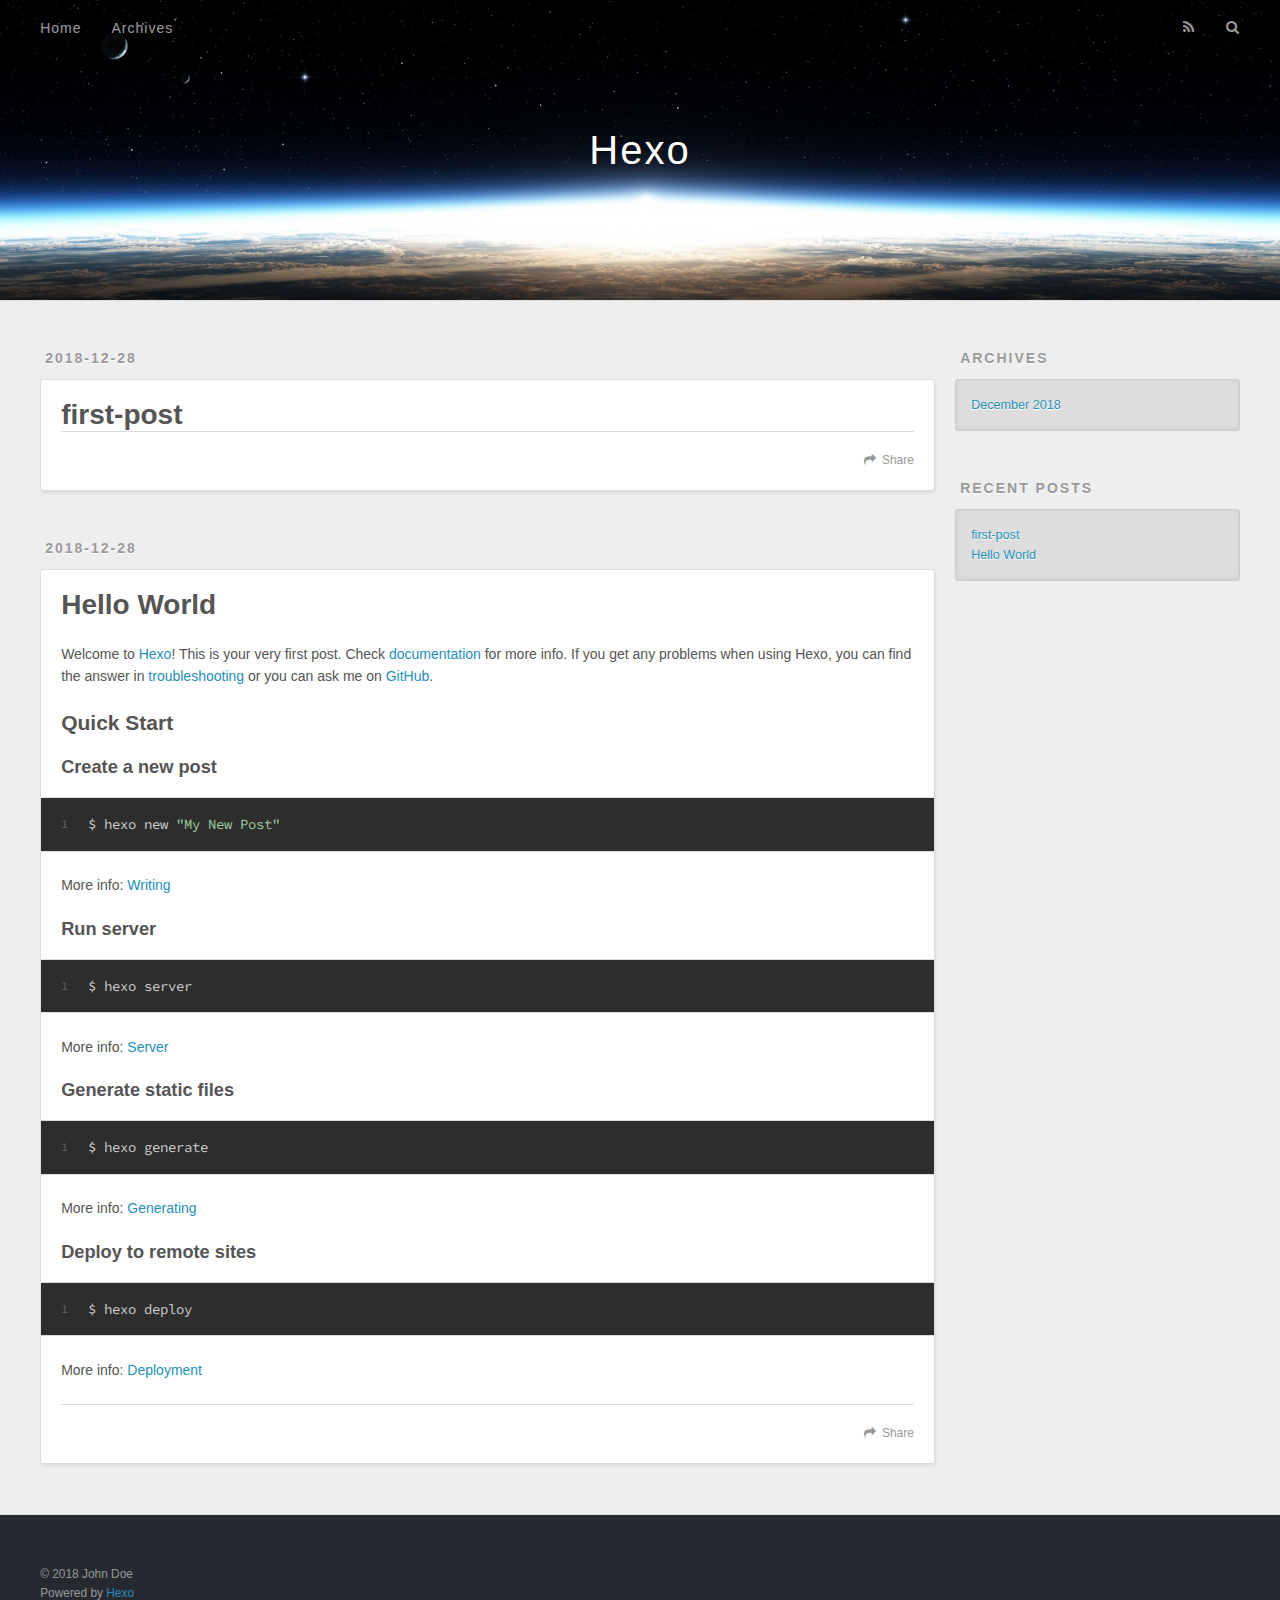
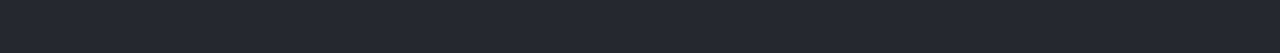
==== index.html @ 8146680d "Site updated: 2018-12-28 11:53:12" ====
<!DOCTYPE html>
<html>
<head><meta name="generator" content="Hexo 3.8.0">
  <meta charset="utf-8">
  

  
  <title>Hexo</title>
  <meta name="viewport" content="width=device-width, initial-scale=1, maximum-scale=1">
  <meta property="og:type" content="website">
<meta property="og:title" content="Hexo">
<meta property="og:url" content="https://seoullongbottom.github.io/index.html">
<meta property="og:site_name" content="Hexo">
<meta property="og:locale" content="default">
<meta name="twitter:card" content="summary">
<meta name="twitter:title" content="Hexo">
  
    <link rel="alternate" href="/atom.xml" title="Hexo" type="application/atom+xml">
  
  
    <link rel="icon" href="/favicon.png">
  
  
    <link href="//fonts.googleapis.com/css?family=Source+Code+Pro" rel="stylesheet" type="text/css">
  
  <link rel="stylesheet" href="/css/style.css">
</head>
</html>
<body>
  <div id="container">
    <div id="wrap">
      <header id="header">
  <div id="banner"></div>
  <div id="header-outer" class="outer">
    <div id="header-title" class="inner">
      <h1 id="logo-wrap">
        <a href="/" id="logo">Hexo</a>
      </h1>
      
    </div>
    <div id="header-inner" class="inner">
      <nav id="main-nav">
        <a id="main-nav-toggle" class="nav-icon"></a>
        
          <a class="main-nav-link" href="/">Home</a>
        
          <a class="main-nav-link" href="/archives">Archives</a>
        
      </nav>
      <nav id="sub-nav">
        
          <a id="nav-rss-link" class="nav-icon" href="/atom.xml" title="RSS Feed"></a>
        
        <a id="nav-search-btn" class="nav-icon" title="Search"></a>
      </nav>
      <div id="search-form-wrap">
        <form action="//google.com/search" method="get" accept-charset="UTF-8" class="search-form"><input type="search" name="q" class="search-form-input" placeholder="Search"><button type="submit" class="search-form-submit">&#xF002;</button><input type="hidden" name="sitesearch" value="https://seoullongbottom.github.io"></form>
      </div>
    </div>
  </div>
</header>
      <div class="outer">
        <section id="main">
  
    <article id="post-first-post" class="article article-type-post" itemscope="" itemprop="blogPost">
  <div class="article-meta">
    <a href="/2018/12/28/first-post/" class="article-date">
  <time datetime="2018-12-28T02:50:26.000Z" itemprop="datePublished">2018-12-28</time>
</a>
    
  </div>
  <div class="article-inner">
    
    
      <header class="article-header">
        
  
    <h1 itemprop="name">
      <a class="article-title" href="/2018/12/28/first-post/">first-post</a>
    </h1>
  

      </header>
    
    <div class="article-entry" itemprop="articleBody">
      
        
      
    </div>
    <footer class="article-footer">
      <a data-url="https://seoullongbottom.github.io/2018/12/28/first-post/" data-id="cjq7fzx5400004gyhjz3glifj" class="article-share-link">Share</a>
      
      
    </footer>
  </div>
  
</article>


  
    <article id="post-hello-world" class="article article-type-post" itemscope="" itemprop="blogPost">
  <div class="article-meta">
    <a href="/2018/12/28/hello-world/" class="article-date">
  <time datetime="2018-12-28T02:49:31.068Z" itemprop="datePublished">2018-12-28</time>
</a>
    
  </div>
  <div class="article-inner">
    
    
      <header class="article-header">
        
  
    <h1 itemprop="name">
      <a class="article-title" href="/2018/12/28/hello-world/">Hello World</a>
    </h1>
  

      </header>
    
    <div class="article-entry" itemprop="articleBody">
      
        <p>Welcome to <a href="https://hexo.io/" target="_blank" rel="noopener">Hexo</a>! This is your very first post. Check <a href="https://hexo.io/docs/" target="_blank" rel="noopener">documentation</a> for more info. If you get any problems when using Hexo, you can find the answer in <a href="https://hexo.io/docs/troubleshooting.html" target="_blank" rel="noopener">troubleshooting</a> or you can ask me on <a href="https://github.com/hexojs/hexo/issues" target="_blank" rel="noopener">GitHub</a>.</p>
<h2 id="Quick-Start"><a href="#Quick-Start" class="headerlink" title="Quick Start"></a>Quick Start</h2><h3 id="Create-a-new-post"><a href="#Create-a-new-post" class="headerlink" title="Create a new post"></a>Create a new post</h3><figure class="highlight bash"><table><tr><td class="gutter"><pre><span class="line">1</span><br></pre></td><td class="code"><pre><span class="line">$ hexo new <span class="string">"My New Post"</span></span><br></pre></td></tr></table></figure>
<p>More info: <a href="https://hexo.io/docs/writing.html" target="_blank" rel="noopener">Writing</a></p>
<h3 id="Run-server"><a href="#Run-server" class="headerlink" title="Run server"></a>Run server</h3><figure class="highlight bash"><table><tr><td class="gutter"><pre><span class="line">1</span><br></pre></td><td class="code"><pre><span class="line">$ hexo server</span><br></pre></td></tr></table></figure>
<p>More info: <a href="https://hexo.io/docs/server.html" target="_blank" rel="noopener">Server</a></p>
<h3 id="Generate-static-files"><a href="#Generate-static-files" class="headerlink" title="Generate static files"></a>Generate static files</h3><figure class="highlight bash"><table><tr><td class="gutter"><pre><span class="line">1</span><br></pre></td><td class="code"><pre><span class="line">$ hexo generate</span><br></pre></td></tr></table></figure>
<p>More info: <a href="https://hexo.io/docs/generating.html" target="_blank" rel="noopener">Generating</a></p>
<h3 id="Deploy-to-remote-sites"><a href="#Deploy-to-remote-sites" class="headerlink" title="Deploy to remote sites"></a>Deploy to remote sites</h3><figure class="highlight bash"><table><tr><td class="gutter"><pre><span class="line">1</span><br></pre></td><td class="code"><pre><span class="line">$ hexo deploy</span><br></pre></td></tr></table></figure>
<p>More info: <a href="https://hexo.io/docs/deployment.html" target="_blank" rel="noopener">Deployment</a></p>

      
    </div>
    <footer class="article-footer">
      <a data-url="https://seoullongbottom.github.io/2018/12/28/hello-world/" data-id="cjq7fzx5900014gyh5z9y752a" class="article-share-link">Share</a>
      
      
    </footer>
  </div>
  
</article>


  


</section>
        
          <aside id="sidebar">
  
    

  
    

  
    
  
    
  <div class="widget-wrap">
    <h3 class="widget-title">Archives</h3>
    <div class="widget">
      <ul class="archive-list"><li class="archive-list-item"><a class="archive-list-link" href="/archives/2018/12/">December 2018</a></li></ul>
    </div>
  </div>


  
    
  <div class="widget-wrap">
    <h3 class="widget-title">Recent Posts</h3>
    <div class="widget">
      <ul>
        
          <li>
            <a href="/2018/12/28/first-post/">first-post</a>
          </li>
        
          <li>
            <a href="/2018/12/28/hello-world/">Hello World</a>
          </li>
        
      </ul>
    </div>
  </div>

  
</aside>
        
      </div>
      <footer id="footer">
  
  <div class="outer">
    <div id="footer-info" class="inner">
      &copy; 2018 John Doe<br>
      Powered by <a href="http://hexo.io/" target="_blank">Hexo</a>
    </div>
  </div>
</footer>
    </div>
    <nav id="mobile-nav">
  
    <a href="/" class="mobile-nav-link">Home</a>
  
    <a href="/archives" class="mobile-nav-link">Archives</a>
  
</nav>
    

<script src="//ajax.googleapis.com/ajax/libs/jquery/2.0.3/jquery.min.js"></script>


  <link rel="stylesheet" href="/fancybox/jquery.fancybox.css">
  <script src="/fancybox/jquery.fancybox.pack.js"></script>


<script src="/js/script.js"></script>



  </div>
</body>
</html>
---- css/style.css ----
body {
  width: 100%;
}
body:before,
body:after {
  content: "";
  display: table;
}
body:after {
  clear: both;
}
html,
body,
div,
span,
applet,
object,
iframe,
h1,
h2,
h3,
h4,
h5,
h6,
p,
blockquote,
pre,
a,
abbr,
acronym,
address,
big,
cite,
code,
del,
dfn,
em,
img,
ins,
kbd,
q,
s,
samp,
small,
strike,
strong,
sub,
sup,
tt,
var,
dl,
dt,
dd,
ol,
ul,
li,
fieldset,
form,
label,
legend,
table,
caption,
tbody,
tfoot,
thead,
tr,
th,
td {
  margin: 0;
  padding: 0;
  border: 0;
  outline: 0;
  font-weight: inherit;
  font-style: inherit;
  font-family: inherit;
  font-size: 100%;
  vertical-align: baseline;
}
body {
  line-height: 1;
  color: #000;
  background: #fff;
}
ol,
ul {
  list-style: none;
}
table {
  border-collapse: separate;
  border-spacing: 0;
  vertical-align: middle;
}
caption,
th,
td {
  text-align: left;
  font-weight: normal;
  vertical-align: middle;
}
a img {
  border: none;
}
input,
button {
  margin: 0;
  padding: 0;
}
input::-moz-focus-inner,
button::-moz-focus-inner {
  border: 0;
  padding: 0;
}
@font-face {
  font-family: FontAwesome;
  font-style: normal;
  font-weight: normal;
  src: url("fonts/fontawesome-webfont.eot?v=#4.0.3");
  src: url("fonts/fontawesome-webfont.eot?#iefix&v=#4.0.3") format("embedded-opentype"), url("fonts/fontawesome-webfont.woff?v=#4.0.3") format("woff"), url("fonts/fontawesome-webfont.ttf?v=#4.0.3") format("truetype"), url("fonts/fontawesome-webfont.svg#fontawesomeregular?v=#4.0.3") format("svg");
}
html,
body,
#container {
  height: 100%;
}
body {
  background: #eee;
  font: 14px -apple-system, BlinkMacSystemFont, "Segoe UI", "Roboto", "Oxygen", "Ubuntu", "Cantarell", "Fira Sans", "Droid Sans", "Helvetica Neue", sans-serif;
  -webkit-text-size-adjust: 100%;
}
.outer {
  max-width: 1220px;
  margin: 0 auto;
  padding: 0 20px;
}
.outer:before,
.outer:after {
  content: "";
  display: table;
}
.outer:after {
  clear: both;
}
.inner {
  display: inline;
  float: left;
  width: 98.33333333333333%;
  margin: 0 0.833333333333333%;
}
.left,
.alignleft {
  float: left;
}
.right,
.alignright {
  float: right;
}
.clear {
  clear: both;
}
#container {
  position: relative;
}
.mobile-nav-on {
  overflow: hidden;
}
#wrap {
  height: 100%;
  width: 100%;
  position: absolute;
  top: 0;
  left: 0;
  -webkit-transition: 0.2s ease-out;
  -moz-transition: 0.2s ease-out;
  -ms-transition: 0.2s ease-out;
  transition: 0.2s ease-out;
  z-index: 1;
  background: #eee;
}
.mobile-nav-on #wrap {
  left: 280px;
}
@media screen and (min-width: 768px) {
  #main {
    display: inline;
    float: left;
    width: 73.33333333333333%;
    margin: 0 0.833333333333333%;
  }
}
.article-date,
.article-category-link,
.archive-year,
.widget-title {
  text-decoration: none;
  text-transform: uppercase;
  letter-spacing: 2px;
  color: #999;
  margin-bottom: 1em;
  margin-left: 5px;
  line-height: 1em;
  text-shadow: 0 1px #fff;
  font-weight: bold;
}
.article-inner,
.archive-article-inner {
  background: #fff;
  -webkit-box-shadow: 1px 2px 3px #ddd;
  box-shadow: 1px 2px 3px #ddd;
  border: 1px solid #ddd;
  border-radius: 3px;
}
.article-entry h1,
.widget h1 {
  font-size: 2em;
}
.article-entry h2,
.widget h2 {
  font-size: 1.5em;
}
.article-entry h3,
.widget h3 {
  font-size: 1.3em;
}
.article-entry h4,
.widget h4 {
  font-size: 1.2em;
}
.article-entry h5,
.widget h5 {
  font-size: 1em;
}
.article-entry h6,
.widget h6 {
  font-size: 1em;
  color: #999;
}
.article-entry hr,
.widget hr {
  border: 1px dashed #ddd;
}
.article-entry strong,
.widget strong {
  font-weight: bold;
}
.article-entry em,
.widget em,
.article-entry cite,
.widget cite {
  font-style: italic;
}
.article-entry sup,
.widget sup,
.article-entry sub,
.widget sub {
  font-size: 0.75em;
  line-height: 0;
  position: relative;
  vertical-align: baseline;
}
.article-entry sup,
.widget sup {
  top: -0.5em;
}
.article-entry sub,
.widget sub {
  bottom: -0.2em;
}
.article-entry small,
.widget small {
  font-size: 0.85em;
}
.article-entry acronym,
.widget acronym,
.article-entry abbr,
.widget abbr {
  border-bottom: 1px dotted;
}
.article-entry ul,
.widget ul,
.article-entry ol,
.widget ol,
.article-entry dl,
.widget dl {
  margin: 0 20px;
  line-height: 1.6em;
}
.article-entry ul ul,
.widget ul ul,
.article-entry ol ul,
.widget ol ul,
.article-entry ul ol,
.widget ul ol,
.article-entry ol ol,
.widget ol ol {
  margin-top: 0;
  margin-bottom: 0;
}
.article-entry ul,
.widget ul {
  list-style: disc;
}
.article-entry ol,
.widget ol {
  list-style: decimal;
}
.article-entry dt,
.widget dt {
  font-weight: bold;
}
#header {
  height: 300px;
  position: relative;
  border-bottom: 1px solid #ddd;
}
#header:before,
#header:after {
  content: "";
  position: absolute;
  left: 0;
  right: 0;
  height: 40px;
}
#header:before {
  top: 0;
  background: -webkit-linear-gradient(rgba(0,0,0,0.2), transparent);
  background: -moz-linear-gradient(rgba(0,0,0,0.2), transparent);
  background: -ms-linear-gradient(rgba(0,0,0,0.2), transparent);
  background: linear-gradient(rgba(0,0,0,0.2), transparent);
}
#header:after {
  bottom: 0;
  background: -webkit-linear-gradient(transparent, rgba(0,0,0,0.2));
  background: -moz-linear-gradient(transparent, rgba(0,0,0,0.2));
  background: -ms-linear-gradient(transparent, rgba(0,0,0,0.2));
  background: linear-gradient(transparent, rgba(0,0,0,0.2));
}
#header-outer {
  height: 100%;
  position: relative;
}
#header-inner {
  position: relative;
  overflow: hidden;
}
#banner {
  position: absolute;
  top: 0;
  left: 0;
  width: 100%;
  height: 100%;
  background: url("images/banner.jpg") center #000;
  -webkit-background-size: cover;
  -moz-background-size: cover;
  background-size: cover;
  z-index: -1;
}
#header-title {
  text-align: center;
  height: 40px;
  position: absolute;
  top: 50%;
  left: 0;
  margin-top: -20px;
}
#logo,
#subtitle {
  text-decoration: none;
  color: #fff;
  font-weight: 300;
  text-shadow: 0 1px 4px rgba(0,0,0,0.3);
}
#logo {
  font-size: 40px;
  line-height: 40px;
  letter-spacing: 2px;
}
#subtitle {
  font-size: 16px;
  line-height: 16px;
  letter-spacing: 1px;
}
#subtitle-wrap {
  margin-top: 16px;
}
#main-nav {
  float: left;
  margin-left: -15px;
}
.nav-icon,
.main-nav-link {
  float: left;
  color: #fff;
  opacity: 0.6;
  text-decoration: none;
  text-shadow: 0 1px rgba(0,0,0,0.2);
  -webkit-transition: opacity 0.2s;
  -moz-transition: opacity 0.2s;
  -ms-transition: opacity 0.2s;
  transition: opacity 0.2s;
  display: block;
  padding: 20px 15px;
}
.nav-icon:hover,
.main-nav-link:hover {
  opacity: 1;
}
.nav-icon {
  font-family: FontAwesome;
  text-align: center;
  font-size: 14px;
  width: 14px;
  height: 14px;
  padding: 20px 15px;
  position: relative;
  cursor: pointer;
}
.main-nav-link {
  font-weight: 300;
  letter-spacing: 1px;
}
@media screen and (max-width: 479px) {
  .main-nav-link {
    display: none;
  }
}
#main-nav-toggle {
  display: none;
}
#main-nav-toggle:before {
  content: "\f0c9";
}
@media screen and (max-width: 479px) {
  #main-nav-toggle {
    display: block;
  }
}
#sub-nav {
  float: right;
  margin-right: -15px;
}
#nav-rss-link:before {
  content: "\f09e";
}
#nav-search-btn:before {
  content: "\f002";
}
#search-form-wrap {
  position: absolute;
  top: 15px;
  width: 150px;
  height: 30px;
  right: -150px;
  opacity: 0;
  -webkit-transition: 0.2s ease-out;
  -moz-transition: 0.2s ease-out;
  -ms-transition: 0.2s ease-out;
  transition: 0.2s ease-out;
}
#search-form-wrap.on {
  opacity: 1;
  right: 0;
}
@media screen and (max-width: 479px) {
  #search-form-wrap {
    width: 100%;
    right: -100%;
  }
}
.search-form {
  position: absolute;
  top: 0;
  left: 0;
  right: 0;
  background: #fff;
  padding: 5px 15px;
  border-radius: 15px;
  -webkit-box-shadow: 0 0 10px rgba(0,0,0,0.3);
  box-shadow: 0 0 10px rgba(0,0,0,0.3);
}
.search-form-input {
  border: none;
  background: none;
  color: #555;
  width: 100%;
  font: 13px -apple-system, BlinkMacSystemFont, "Segoe UI", "Roboto", "Oxygen", "Ubuntu", "Cantarell", "Fira Sans", "Droid Sans", "Helvetica Neue", sans-serif;
  outline: none;
}
.search-form-input::-webkit-search-results-decoration,
.search-form-input::-webkit-search-cancel-button {
  -webkit-appearance: none;
}
.search-form-submit {
  position: absolute;
  top: 50%;
  right: 10px;
  margin-top: -7px;
  font: 13px FontAwesome;
  border: none;
  background: none;
  color: #bbb;
  cursor: pointer;
}
.search-form-submit:hover,
.search-form-submit:focus {
  color: #777;
}
.article {
  margin: 50px 0;
}
.article-inner {
  overflow: hidden;
}
.article-meta:before,
.article-meta:after {
  content: "";
  display: table;
}
.article-meta:after {
  clear: both;
}
.article-date {
  float: left;
}
.article-category {
  float: left;
  line-height: 1em;
  color: #ccc;
  text-shadow: 0 1px #fff;
  margin-left: 8px;
}
.article-category:before {
  content: "\2022";
}
.article-category-link {
  margin: 0 12px 1em;
}
.article-header {
  padding: 20px 20px 0;
}
.article-title {
  text-decoration: none;
  font-size: 2em;
  font-weight: bold;
  color: #555;
  line-height: 1.1em;
  -webkit-transition: color 0.2s;
  -moz-transition: color 0.2s;
  -ms-transition: color 0.2s;
  transition: color 0.2s;
}
a.article-title:hover {
  color: #258fb8;
}
.article-entry {
  color: #555;
  padding: 0 20px;
}
.article-entry:before,
.article-entry:after {
  content: "";
  display: table;
}
.article-entry:after {
  clear: both;
}
.article-entry p,
.article-entry table {
  line-height: 1.6em;
  margin: 1.6em 0;
}
.article-entry h1,
.article-entry h2,
.article-entry h3,
.article-entry h4,
.article-entry h5,
.article-entry h6 {
  font-weight: bold;
}
.article-entry h1,
.article-entry h2,
.article-entry h3,
.article-entry h4,
.article-entry h5,
.article-entry h6 {
  line-height: 1.1em;
  margin: 1.1em 0;
}
.article-entry a {
  color: #258fb8;
  text-decoration: none;
}
.article-entry a:hover {
  text-decoration: underline;
}
.article-entry ul,
.article-entry ol,
.article-entry dl {
  margin-top: 1.6em;
  margin-bottom: 1.6em;
}
.article-entry img,
.article-entry video {
  max-width: 100%;
  height: auto;
  display: block;
  margin: auto;
}
.article-entry iframe {
  border: none;
}
.article-entry table {
  width: 100%;
  border-collapse: collapse;
  border-spacing: 0;
}
.article-entry th {
  font-weight: bold;
  border-bottom: 3px solid #ddd;
  padding-bottom: 0.5em;
}
.article-entry td {
  border-bottom: 1px solid #ddd;
  padding: 10px 0;
}
.article-entry blockquote {
  font-family: Georgia, "Times New Roman", serif;
  font-size: 1.4em;
  margin: 1.6em 20px;
  text-align: center;
}
.article-entry blockquote footer {
  font-size: 14px;
  margin: 1.6em 0;
  font-family: -apple-system, BlinkMacSystemFont, "Segoe UI", "Roboto", "Oxygen", "Ubuntu", "Cantarell", "Fira Sans", "Droid Sans", "Helvetica Neue", sans-serif;
}
.article-entry blockquote footer cite:before {
  content: "—";
  padding: 0 0.5em;
}
.article-entry .pullquote {
  text-align: left;
  width: 45%;
  margin: 0;
}
.article-entry .pullquote.left {
  margin-left: 0.5em;
  margin-right: 1em;
}
.article-entry .pullquote.right {
  margin-right: 0.5em;
  margin-left: 1em;
}
.article-entry .caption {
  color: #999;
  display: block;
  font-size: 0.9em;
  margin-top: 0.5em;
  position: relative;
  text-align: center;
}
.article-entry .video-container {
  position: relative;
  padding-top: 56.25%;
  height: 0;
  overflow: hidden;
}
.article-entry .video-container iframe,
.article-entry .video-container object,
.article-entry .video-container embed {
  position: absolute;
  top: 0;
  left: 0;
  width: 100%;
  height: 100%;
  margin-top: 0;
}
.article-more-link a {
  display: inline-block;
  line-height: 1em;
  padding: 6px 15px;
  border-radius: 15px;
  background: #eee;
  color: #999;
  text-shadow: 0 1px #fff;
  text-decoration: none;
}
.article-more-link a:hover {
  background: #258fb8;
  color: #fff;
  text-decoration: none;
  text-shadow: 0 1px #1e7293;
}
.article-footer {
  font-size: 0.85em;
  line-height: 1.6em;
  border-top: 1px solid #ddd;
  padding-top: 1.6em;
  margin: 0 20px 20px;
}
.article-footer:before,
.article-footer:after {
  content: "";
  display: table;
}
.article-footer:after {
  clear: both;
}
.article-footer a {
  color: #999;
  text-decoration: none;
}
.article-footer a:hover {
  color: #555;
}
.article-tag-list-item {
  float: left;
  margin-right: 10px;
}
.article-tag-list-link:before {
  content: "#";
}
.article-comment-link {
  float: right;
}
.article-comment-link:before {
  content: "\f075";
  font-family: FontAwesome;
  padding-right: 8px;
}
.article-share-link {
  cursor: pointer;
  float: right;
  margin-left: 20px;
}
.article-share-link:before {
  content: "\f064";
  font-family: FontAwesome;
  padding-right: 6px;
}
#article-nav {
  position: relative;
}
#article-nav:before,
#article-nav:after {
  content: "";
  display: table;
}
#article-nav:after {
  clear: both;
}
@media screen and (min-width: 768px) {
  #article-nav {
    margin: 50px 0;
  }
  #article-nav:before {
    width: 8px;
    height: 8px;
    position: absolute;
    top: 50%;
    left: 50%;
    margin-top: -4px;
    margin-left: -4px;
    content: "";
    border-radius: 50%;
    background: #ddd;
    -webkit-box-shadow: 0 1px 2px #fff;
    box-shadow: 0 1px 2px #fff;
  }
}
.article-nav-link-wrap {
  text-decoration: none;
  text-shadow: 0 1px #fff;
  color: #999;
  -webkit-box-sizing: border-box;
  -moz-box-sizing: border-box;
  box-sizing: border-box;
  margin-top: 50px;
  text-align: center;
  display: block;
}
.article-nav-link-wrap:hover {
  color: #555;
}
@media screen and (min-width: 768px) {
  .article-nav-link-wrap {
    width: 50%;
    margin-top: 0;
  }
}
@media screen and (min-width: 768px) {
  #article-nav-newer {
    float: left;
    text-align: right;
    padding-right: 20px;
  }
}
@media screen and (min-width: 768px) {
  #article-nav-older {
    float: right;
    text-align: left;
    padding-left: 20px;
  }
}
.article-nav-caption {
  text-transform: uppercase;
  letter-spacing: 2px;
  color: #ddd;
  line-height: 1em;
  font-weight: bold;
}
#article-nav-newer .article-nav-caption {
  margin-right: -2px;
}
.article-nav-title {
  font-size: 0.85em;
  line-height: 1.6em;
  margin-top: 0.5em;
}
.article-share-box {
  position: absolute;
  display: none;
  background: #fff;
  -webkit-box-shadow: 1px 2px 10px rgba(0,0,0,0.2);
  box-shadow: 1px 2px 10px rgba(0,0,0,0.2);
  border-radius: 3px;
  margin-left: -145px;
  overflow: hidden;
  z-index: 1;
}
.article-share-box.on {
  display: block;
}
.article-share-input {
  width: 100%;
  background: none;
  -webkit-box-sizing: border-box;
  -moz-box-sizing: border-box;
  box-sizing: border-box;
  font: 14px -apple-system, BlinkMacSystemFont, "Segoe UI", "Roboto", "Oxygen", "Ubuntu", "Cantarell", "Fira Sans", "Droid Sans", "Helvetica Neue", sans-serif;
  padding: 0 15px;
  color: #555;
  outline: none;
  border: 1px solid #ddd;
  border-radius: 3px 3px 0 0;
  height: 36px;
  line-height: 36px;
}
.article-share-links {
  background: #eee;
}
.article-share-links:before,
.article-share-links:after {
  content: "";
  display: table;
}
.article-share-links:after {
  clear: both;
}
.article-share-twitter,
.article-share-facebook,
.article-share-pinterest,
.article-share-google {
  width: 50px;
  height: 36px;
  display: block;
  float: left;
  position: relative;
  color: #999;
  text-shadow: 0 1px #fff;
}
.article-share-twitter:before,
.article-share-facebook:before,
.article-share-pinterest:before,
.article-share-google:before {
  font-size: 20px;
  font-family: FontAwesome;
  width: 20px;
  height: 20px;
  position: absolute;
  top: 50%;
  left: 50%;
  margin-top: -10px;
  margin-left: -10px;
  text-align: center;
}
.article-share-twitter:hover,
.article-share-facebook:hover,
.article-share-pinterest:hover,
.article-share-google:hover {
  color: #fff;
}
.article-share-twitter:before {
  content: "\f099";
}
.article-share-twitter:hover {
  background: #00aced;
  text-shadow: 0 1px #008abe;
}
.article-share-facebook:before {
  content: "\f09a";
}
.article-share-facebook:hover {
  background: #3b5998;
  text-shadow: 0 1px #2f477a;
}
.article-share-pinterest:before {
  content: "\f0d2";
}
.article-share-pinterest:hover {
  background: #cb2027;
  text-shadow: 0 1px #a21a1f;
}
.article-share-google:before {
  content: "\f0d5";
}
.article-share-google:hover {
  background: #dd4b39;
  text-shadow: 0 1px #be3221;
}
.article-gallery {
  background: #000;
  position: relative;
}
.article-gallery-photos {
  position: relative;
  overflow: hidden;
}
.article-gallery-img {
  display: none;
  max-width: 100%;
}
.article-gallery-img:first-child {
  display: block;
}
.article-gallery-img.loaded {
  position: absolute;
  display: block;
}
.article-gallery-img img {
  display: block;
  max-width: 100%;
  margin: 0 auto;
}
#comments {
  background: #fff;
  -webkit-box-shadow: 1px 2px 3px #ddd;
  box-shadow: 1px 2px 3px #ddd;
  padding: 20px;
  border: 1px solid #ddd;
  border-radius: 3px;
  margin: 50px 0;
}
#comments a {
  color: #258fb8;
}
.archives-wrap {
  margin: 50px 0;
}
.archives:before,
.archives:after {
  content: "";
  display: table;
}
.archives:after {
  clear: both;
}
.archive-year-wrap {
  margin-bottom: 1em;
}
.archives {
  -webkit-column-gap: 10px;
  -moz-column-gap: 10px;
  column-gap: 10px;
}
@media screen and (min-width: 480px) and (max-width: 767px) {
  .archives {
    -webkit-column-count: 2;
    -moz-column-count: 2;
    column-count: 2;
  }
}
@media screen and (min-width: 768px) {
  .archives {
    -webkit-column-count: 3;
    -moz-column-count: 3;
    column-count: 3;
  }
}
.archive-article {
  -webkit-column-break-inside: avoid;
  page-break-inside: avoid;
  overflow: hidden;
  break-inside: avoid-column;
}
.archive-article-inner {
  padding: 10px;
  margin-bottom: 15px;
}
.archive-article-title {
  text-decoration: none;
  font-weight: bold;
  color: #555;
  -webkit-transition: color 0.2s;
  -moz-transition: color 0.2s;
  -ms-transition: color 0.2s;
  transition: color 0.2s;
  line-height: 1.6em;
}
.archive-article-title:hover {
  color: #258fb8;
}
.archive-article-footer {
  margin-top: 1em;
}
.archive-article-date {
  color: #999;
  text-decoration: none;
  font-size: 0.85em;
  line-height: 1em;
  margin-bottom: 0.5em;
  display: block;
}
#page-nav {
  margin: 50px auto;
  background: #fff;
  -webkit-box-shadow: 1px 2px 3px #ddd;
  box-shadow: 1px 2px 3px #ddd;
  border: 1px solid #ddd;
  border-radius: 3px;
  text-align: center;
  color: #999;
  overflow: hidden;
}
#page-nav:before,
#page-nav:after {
  content: "";
  display: table;
}
#page-nav:after {
  clear: both;
}
#page-nav a,
#page-nav span {
  padding: 10px 20px;
  line-height: 1;
  height: 2ex;
}
#page-nav a {
  color: #999;
  text-decoration: none;
}
#page-nav a:hover {
  background: #999;
  color: #fff;
}
#page-nav .prev {
  float: left;
}
#page-nav .next {
  float: right;
}
#page-nav .page-number {
  display: inline-block;
}
@media screen and (max-width: 479px) {
  #page-nav .page-number {
    display: none;
  }
}
#page-nav .current {
  color: #555;
  font-weight: bold;
}
#page-nav .space {
  color: #ddd;
}
#footer {
  background: #262a30;
  padding: 50px 0;
  border-top: 1px solid #ddd;
  color: #999;
}
#footer a {
  color: #258fb8;
  text-decoration: none;
}
#footer a:hover {
  text-decoration: underline;
}
#footer-info {
  line-height: 1.6em;
  font-size: 0.85em;
}
.article-entry pre,
.article-entry .highlight {
  background: #2d2d2d;
  margin: 0 -20px;
  padding: 15px 20px;
  border-style: solid;
  border-color: #ddd;
  border-width: 1px 0;
  overflow: auto;
  color: #ccc;
  line-height: 22.400000000000002px;
}
.article-entry .highlight .gutter pre,
.article-entry .gist .gist-file .gist-data .line-numbers {
  color: #666;
  font-size: 0.85em;
}
.article-entry pre,
.article-entry code {
  font-family: "Source Code Pro", Consolas, Monaco, Menlo, Consolas, monospace;
}
.article-entry code {
  background: #eee;
  text-shadow: 0 1px #fff;
  padding: 0 0.3em;
}
.article-entry pre code {
  background: none;
  text-shadow: none;
  padding: 0;
}
.article-entry .highlight pre {
  border: none;
  margin: 0;
  padding: 0;
}
.article-entry .highlight table {
  margin: 0;
  width: auto;
}
.article-entry .highlight td {
  border: none;
  padding: 0;
}
.article-entry .highlight figcaption {
  font-size: 0.85em;
  color: #999;
  line-height: 1em;
  margin-bottom: 1em;
}
.article-entry .highlight figcaption:before,
.article-entry .highlight figcaption:after {
  content: "";
  display: table;
}
.article-entry .highlight figcaption:after {
  clear: both;
}
.article-entry .highlight figcaption a {
  float: right;
}
.article-entry .highlight .gutter pre {
  text-align: right;
  padding-right: 20px;
}
.article-entry .highlight .line {
  height: 22.400000000000002px;
}
.article-entry .highlight .line.marked {
  background: #515151;
}
.article-entry .gist {
  margin: 0 -20px;
  border-style: solid;
  border-color: #ddd;
  border-width: 1px 0;
  background: #2d2d2d;
  padding: 15px 20px 15px 0;
}
.article-entry .gist .gist-file {
  border: none;
  font-family: "Source Code Pro", Consolas, Monaco, Menlo, Consolas, monospace;
  margin: 0;
}
.article-entry .gist .gist-file .gist-data {
  background: none;
  border: none;
}
.article-entry .gist .gist-file .gist-data .line-numbers {
  background: none;
  border: none;
  padding: 0 20px 0 0;
}
.article-entry .gist .gist-file .gist-data .line-data {
  padding: 0 !important;
}
.article-entry .gist .gist-file .highlight {
  margin: 0;
  padding: 0;
  border: none;
}
.article-entry .gist .gist-file .gist-meta {
  background: #2d2d2d;
  color: #999;
  font: 0.85em -apple-system, BlinkMacSystemFont, "Segoe UI", "Roboto", "Oxygen", "Ubuntu", "Cantarell", "Fira Sans", "Droid Sans", "Helvetica Neue", sans-serif;
  text-shadow: 0 0;
  padding: 0;
  margin-top: 1em;
  margin-left: 20px;
}
.article-entry .gist .gist-file .gist-meta a {
  color: #258fb8;
  font-weight: normal;
}
.article-entry .gist .gist-file .gist-meta a:hover {
  text-decoration: underline;
}
pre .comment,
pre .title {
  color: #999;
}
pre .variable,
pre .attribute,
pre .tag,
pre .regexp,
pre .ruby .constant,
pre .xml .tag .title,
pre .xml .pi,
pre .xml .doctype,
pre .html .doctype,
pre .css .id,
pre .css .class,
pre .css .pseudo {
  color: #f2777a;
}
pre .number,
pre .preprocessor,
pre .built_in,
pre .literal,
pre .params,
pre .constant {
  color: #f99157;
}
pre .class,
pre .ruby .class .title,
pre .css .rules .attribute {
  color: #9c9;
}
pre .string,
pre .value,
pre .inheritance,
pre .header,
pre .ruby .symbol,
pre .xml .cdata {
  color: #9c9;
}
pre .css .hexcolor {
  color: #6cc;
}
pre .function,
pre .python .decorator,
pre .python .title,
pre .ruby .function .title,
pre .ruby .title .keyword,
pre .perl .sub,
pre .javascript .title,
pre .coffeescript .title {
  color: #69c;
}
pre .keyword,
pre .javascript .function {
  color: #c9c;
}
@media screen and (max-width: 479px) {
  #mobile-nav {
    position: absolute;
    top: 0;
    left: 0;
    width: 280px;
    height: 100%;
    background: #191919;
    border-right: 1px solid #fff;
  }
}
@media screen and (max-width: 479px) {
  .mobile-nav-link {
    display: block;
    color: #999;
    text-decoration: none;
    padding: 15px 20px;
    font-weight: bold;
  }
  .mobile-nav-link:hover {
    color: #fff;
  }
}
@media screen and (min-width: 768px) {
  #sidebar {
    display: inline;
    float: left;
    width: 23.333333333333332%;
    margin: 0 0.833333333333333%;
  }
}
.widget-wrap {
  margin: 50px 0;
}
.widget {
  color: #777;
  text-shadow: 0 1px #fff;
  background: #ddd;
  -webkit-box-shadow: 0 -1px 4px #ccc inset;
  box-shadow: 0 -1px 4px #ccc inset;
  border: 1px solid #ccc;
  padding: 15px;
  border-radius: 3px;
}
.widget a {
  color: #258fb8;
  text-decoration: none;
}
.widget a:hover {
  text-decoration: underline;
}
.widget ul ul,
.widget ol ul,
.widget dl ul,
.widget ul ol,
.widget ol ol,
.widget dl ol,
.widget ul dl,
.widget ol dl,
.widget dl dl {
  margin-left: 15px;
  list-style: disc;
}
.widget {
  line-height: 1.6em;
  word-wrap: break-word;
  font-size: 0.9em;
}
.widget ul,
.widget ol {
  list-style: none;
  margin: 0;
}
.widget ul ul,
.widget ol ul,
.widget ul ol,
.widget ol ol {
  margin: 0 20px;
}
.widget ul ul,
.widget ol ul {
  list-style: disc;
}
.widget ul ol,
.widget ol ol {
  list-style: decimal;
}
.category-list-count,
.tag-list-count,
.archive-list-count {
  padding-left: 5px;
  color: #999;
  font-size: 0.85em;
}
.category-list-count:before,
.tag-list-count:before,
.archive-list-count:before {
  content: "(";
}
.category-list-count:after,
.tag-list-count:after,
.archive-list-count:after {
  content: ")";
}
.tagcloud a {
  margin-right: 5px;
  display: inline-block;
}
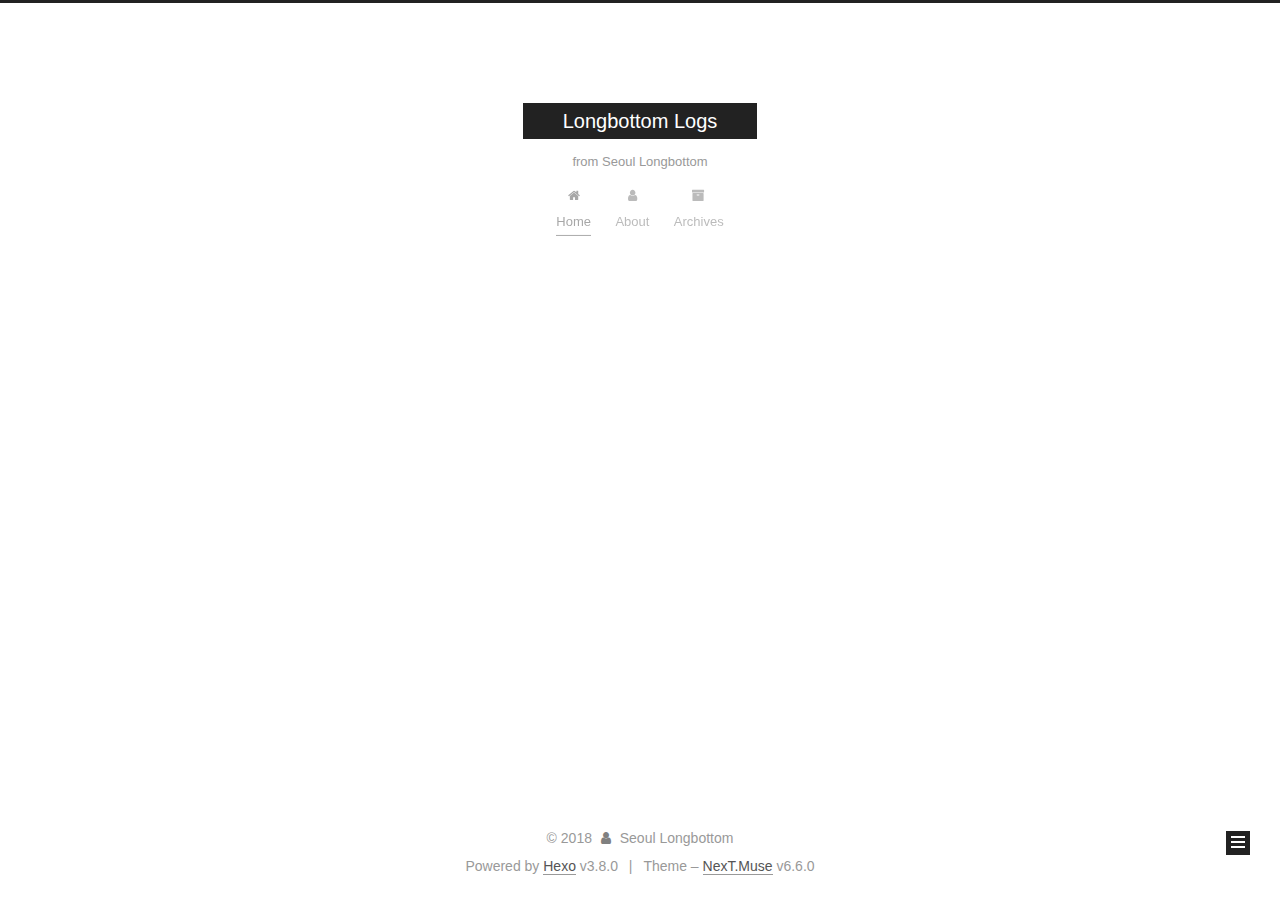
==== commit 4cf6979a: "Site updated: 2018-12-28 12:27:18" ====
--- a/index.html
+++ b/index.html
@@ -1,224 +1,725 @@
 <!DOCTYPE html>
-<html>
+
+
+
+
+
+
+
+
+
+
+
+
+  
+
+
+<html class="theme-next muse use-motion" lang="en">
 <head><meta name="generator" content="Hexo 3.8.0">
-  <meta charset="utf-8">
-  
-
-  
-  <title>Hexo</title>
-  <meta name="viewport" content="width=device-width, initial-scale=1, maximum-scale=1">
-  <meta property="og:type" content="website">
-<meta property="og:title" content="Hexo">
+  <meta charset="UTF-8">
+<meta http-equiv="X-UA-Compatible" content="IE=edge">
+<meta name="viewport" content="width=device-width, initial-scale=1, maximum-scale=2">
+<meta name="theme-color" content="#222">
+
+
+
+
+
+
+
+
+
+
+
+
+
+
+
+
+
+
+
+
+
+
+
+
+
+
+
+
+
+
+
+
+<link href="/lib/font-awesome/css/font-awesome.min.css?v=4.6.2" rel="stylesheet" type="text/css">
+
+<link href="/css/main.css?v=6.6.0" rel="stylesheet" type="text/css">
+
+
+  <link rel="apple-touch-icon" sizes="180x180" href="/images/apple-touch-icon-next.png?v=6.6.0">
+
+
+  <link rel="icon" type="image/png" sizes="32x32" href="/images/favicon-32x32-next.png?v=6.6.0">
+
+
+  <link rel="icon" type="image/png" sizes="16x16" href="/images/favicon-16x16-next.png?v=6.6.0">
+
+
+  <link rel="mask-icon" href="/images/logo.svg?v=6.6.0" color="#222">
+
+
+
+
+
+
+
+
+
+<script id="hexo.configurations">
+  var NexT = window.NexT || {};
+  var CONFIG = {
+    root: '/',
+    scheme: 'Muse',
+    version: '6.6.0',
+    sidebar: {"position":"left","display":"post","offset":12,"b2t":false,"scrollpercent":false,"onmobile":false},
+    fancybox: false,
+    fastclick: false,
+    lazyload: false,
+    tabs: true,
+    motion: {"enable":true,"async":false,"transition":{"post_block":"fadeIn","post_header":"slideDownIn","post_body":"slideDownIn","coll_header":"slideLeftIn","sidebar":"slideUpIn"}},
+    algolia: {
+      applicationID: '',
+      apiKey: '',
+      indexName: '',
+      hits: {"per_page":10},
+      labels: {"input_placeholder":"Search for Posts","hits_empty":"We didn't find any results for the search: ${query}","hits_stats":"${hits} results found in ${time} ms"}
+    }
+  };
+</script>
+
+
+  
+
+
+
+
+  <meta name="keywords" content="seoul,longbottom,app,web,development,develop,dev,design">
+<meta property="og:type" content="website">
+<meta property="og:title" content="Longbottom Logs">
 <meta property="og:url" content="https://seoullongbottom.github.io/index.html">
-<meta property="og:site_name" content="Hexo">
-<meta property="og:locale" content="default">
+<meta property="og:site_name" content="Longbottom Logs">
+<meta property="og:locale" content="en">
 <meta name="twitter:card" content="summary">
-<meta name="twitter:title" content="Hexo">
-  
-    <link rel="alternate" href="/atom.xml" title="Hexo" type="application/atom+xml">
-  
-  
-    <link rel="icon" href="/favicon.png">
-  
-  
-    <link href="//fonts.googleapis.com/css?family=Source+Code+Pro" rel="stylesheet" type="text/css">
-  
-  <link rel="stylesheet" href="/css/style.css">
+<meta name="twitter:title" content="Longbottom Logs">
+
+
+
+  <link rel="alternate" href="/atom.xml" title="Longbottom Logs" type="application/atom+xml">
+
+
+
+
+  <link rel="canonical" href="https://seoullongbottom.github.io/">
+
+
+
+<script id="page.configurations">
+  CONFIG.page = {
+    sidebar: "",
+  };
+</script>
+
+  <title>Longbottom Logs</title>
+  
+
+
+
+
+
+
+
+
+
+
+
+
+  <noscript>
+  <style>
+    .use-motion .motion-element,
+    .use-motion .brand,
+    .use-motion .menu-item,
+    .sidebar-inner,
+    .use-motion .post-block,
+    .use-motion .pagination,
+    .use-motion .comments,
+    .use-motion .post-header,
+    .use-motion .post-body,
+    .use-motion .collection-title { opacity: initial; }
+
+    .use-motion .logo,
+    .use-motion .site-title,
+    .use-motion .site-subtitle {
+      opacity: initial;
+      top: initial;
+    }
+
+    .use-motion .logo-line-before i { left: initial; }
+    .use-motion .logo-line-after i { right: initial; }
+  </style>
+</noscript>
+
 </head>
-</html>
-<body>
-  <div id="container">
-    <div id="wrap">
-      <header id="header">
-  <div id="banner"></div>
-  <div id="header-outer" class="outer">
-    <div id="header-title" class="inner">
-      <h1 id="logo-wrap">
-        <a href="/" id="logo">Hexo</a>
-      </h1>
-      
+
+<body itemscope="" itemtype="http://schema.org/WebPage" lang="en">
+
+  
+  
+    
+  
+
+  <div class="container sidebar-position-left 
+  page-home">
+    <div class="headband"></div>
+
+    <header id="header" class="header" itemscope="" itemtype="http://schema.org/WPHeader">
+      <div class="header-inner"><div class="site-brand-wrapper">
+  <div class="site-meta">
+    
+
+    <div class="custom-logo-site-title">
+      <a href="/" class="brand" rel="start">
+        <span class="logo-line-before"><i></i></span>
+        <span class="site-title">Longbottom Logs</span>
+        <span class="logo-line-after"><i></i></span>
+      </a>
     </div>
-    <div id="header-inner" class="inner">
-      <nav id="main-nav">
-        <a id="main-nav-toggle" class="nav-icon"></a>
-        
-          <a class="main-nav-link" href="/">Home</a>
-        
-          <a class="main-nav-link" href="/archives">Archives</a>
-        
-      </nav>
-      <nav id="sub-nav">
-        
-          <a id="nav-rss-link" class="nav-icon" href="/atom.xml" title="RSS Feed"></a>
-        
-        <a id="nav-search-btn" class="nav-icon" title="Search"></a>
-      </nav>
-      <div id="search-form-wrap">
-        <form action="//google.com/search" method="get" accept-charset="UTF-8" class="search-form"><input type="search" name="q" class="search-form-input" placeholder="Search"><button type="submit" class="search-form-submit">&#xF002;</button><input type="hidden" name="sitesearch" value="https://seoullongbottom.github.io"></form>
-      </div>
+    
+      
+        <p class="site-subtitle">from Seoul Longbottom</p>
+      
+    
+    
+  </div>
+
+  <div class="site-nav-toggle">
+    <button aria-label="Toggle navigation bar">
+      <span class="btn-bar"></span>
+      <span class="btn-bar"></span>
+      <span class="btn-bar"></span>
+    </button>
+  </div>
+</div>
+
+
+
+<nav class="site-nav">
+  
+    <ul id="menu" class="menu">
+      
+        
+        
+        
+          
+          <li class="menu-item menu-item-home menu-item-active">
+
+    
+    
+    
+      
+    
+
+    
+
+    <a href="/" rel="section"><i class="menu-item-icon fa fa-fw fa-home"></i> <br>Home</a>
+
+  </li>
+        
+        
+        
+          
+          <li class="menu-item menu-item-about">
+
+    
+    
+    
+      
+    
+
+    
+
+    <a href="/about/" rel="section"><i class="menu-item-icon fa fa-fw fa-user"></i> <br>About</a>
+
+  </li>
+        
+        
+        
+          
+          <li class="menu-item menu-item-archives">
+
+    
+    
+    
+      
+    
+
+    
+
+    <a href="/archives/" rel="section"><i class="menu-item-icon fa fa-fw fa-archive"></i> <br>Archives</a>
+
+  </li>
+
+      
+      
+    </ul>
+  
+
+  
+    
+
+  
+
+  
+</nav>
+
+
+
+  
+
+
+
+</div>
+    </header>
+
+    
+
+
+    <main id="main" class="main">
+      <div class="main-inner">
+        <div class="content-wrap">
+          
+          <div id="content" class="content">
+            
+  <section id="posts" class="posts-expand">
+    
+      
+
+  
+
+  
+  
+  
+
+  
+
+  <article class="post post-type-normal" itemscope="" itemtype="http://schema.org/Article">
+  
+  
+  
+  <div class="post-block">
+    <link itemprop="mainEntityOfPage" href="https://seoullongbottom.github.io/2018/12/28/회고-2018/">
+
+    <span hidden itemprop="author" itemscope="" itemtype="http://schema.org/Person">
+      <meta itemprop="name" content="Seoul Longbottom">
+      <meta itemprop="description" content="">
+      <meta itemprop="image" content="/images/avatar.gif">
+    </span>
+
+    <span hidden itemprop="publisher" itemscope="" itemtype="http://schema.org/Organization">
+      <meta itemprop="name" content="Longbottom Logs">
+    </span>
+
+    
+      <header class="post-header">
+
+        
+        
+          <h1 class="post-title" itemprop="name headline">
+                
+                
+                <a href="/2018/12/28/회고-2018/" class="post-title-link" itemprop="url">회고, 2018</a>
+              
+            
+          </h1>
+        
+
+        <div class="post-meta">
+          <span class="post-time">
+
+            
+            
+            
+
+            
+              <span class="post-meta-item-icon">
+                <i class="fa fa-calendar-o"></i>
+              </span>
+              
+                <span class="post-meta-item-text">Posted on</span>
+              
+
+              
+                
+              
+
+              <time title="Created: 2018-12-28 12:27:00" itemprop="dateCreated datePublished" datetime="2018-12-28T12:27:00+09:00">2018-12-28</time>
+            
+
+            
+          </span>
+
+          
+
+          
+            
+          
+
+          
+          
+
+          
+
+          
+
+          
+
+        </div>
+      </header>
+    
+
+    
+    
+    
+    <div class="post-body" itemprop="articleBody">
+
+      
+      
+
+      
+        
+          
+            <h3 id="0"><a href="#0" class="headerlink" title="0"></a>0</h3>
+          
+        
+      
+    </div>
+
+    
+
+    
+    
+    
+
+    
+
+    
+      
+    
+    
+
+    
+
+    <footer class="post-footer">
+      
+
+      
+
+      
+
+      
+      
+        <div class="post-eof"></div>
+      
+    </footer>
+  </div>
+  
+  
+  
+  </article>
+
+
+    
+  </section>
+
+  
+
+
+          </div>
+          
+
+        </div>
+        
+          
+  
+  <div class="sidebar-toggle">
+    <div class="sidebar-toggle-line-wrap">
+      <span class="sidebar-toggle-line sidebar-toggle-line-first"></span>
+      <span class="sidebar-toggle-line sidebar-toggle-line-middle"></span>
+      <span class="sidebar-toggle-line sidebar-toggle-line-last"></span>
     </div>
   </div>
-</header>
-      <div class="outer">
-        <section id="main">
-  
-    <article id="post-first-post" class="article article-type-post" itemscope="" itemprop="blogPost">
-  <div class="article-meta">
-    <a href="/2018/12/28/first-post/" class="article-date">
-  <time datetime="2018-12-28T02:50:26.000Z" itemprop="datePublished">2018-12-28</time>
-</a>
+
+  <aside id="sidebar" class="sidebar">
+    
+    <div class="sidebar-inner">
+
+      
+
+      
+
+      <div class="site-overview-wrap sidebar-panel sidebar-panel-active">
+        <div class="site-overview">
+          <div class="site-author motion-element" itemprop="author" itemscope="" itemtype="http://schema.org/Person">
+            
+              <p class="site-author-name" itemprop="name">Seoul Longbottom</p>
+              <p class="site-description motion-element" itemprop="description"></p>
+          </div>
+
+          
+            <nav class="site-state motion-element">
+              
+                <div class="site-state-item site-state-posts">
+                
+                  <a href="/archives/">
+                
+                    <span class="site-state-item-count">1</span>
+                    <span class="site-state-item-name">posts</span>
+                  </a>
+                </div>
+              
+
+              
+
+              
+                
+                
+                <div class="site-state-item site-state-tags">
+                  
+                    
+                    
+                      
+                    
+                      
+                    
+                      
+                    
+                      
+                    
+                    <span class="site-state-item-count">4</span>
+                    <span class="site-state-item-name">tags</span>
+                  
+                </div>
+              
+            </nav>
+          
+
+          
+            <div class="feed-link motion-element">
+              <a href="/atom.xml" rel="alternate">
+                <i class="fa fa-rss"></i>
+                RSS
+              </a>
+            </div>
+          
+
+          
+
+          
+
+          
+          
+
+          
+            
+          
+          
+
+        </div>
+      </div>
+
+      
+
+      
+
+    </div>
+  </aside>
+
+
+        
+      </div>
+    </main>
+
+    <footer id="footer" class="footer">
+      <div class="footer-inner">
+        <div class="copyright">&copy; <span itemprop="copyrightYear">2018</span>
+  <span class="with-love" id="animate">
+    <i class="fa fa-user"></i>
+  </span>
+  <span class="author" itemprop="copyrightHolder">Seoul Longbottom</span>
+
+  
+
+  
+</div>
+
+
+  <div class="powered-by">Powered by <a href="https://hexo.io" class="theme-link" rel="noopener" target="_blank">Hexo</a> v3.8.0</div>
+
+
+
+  <span class="post-meta-divider">|</span>
+
+
+
+  <div class="theme-info">Theme – <a href="https://theme-next.org" class="theme-link" rel="noopener" target="_blank">NexT.Muse</a> v6.6.0</div>
+
+
+
+
+        
+
+
+
+
+
+
+
+
+        
+      </div>
+    </footer>
+
+    
+      <div class="back-to-top">
+        <i class="fa fa-arrow-up"></i>
+        
+      </div>
+    
+
+    
+
+    
+
     
   </div>
-  <div class="article-inner">
-    
-    
-      <header class="article-header">
-        
-  
-    <h1 itemprop="name">
-      <a class="article-title" href="/2018/12/28/first-post/">first-post</a>
-    </h1>
-  
-
-      </header>
-    
-    <div class="article-entry" itemprop="articleBody">
-      
-        
-      
-    </div>
-    <footer class="article-footer">
-      <a data-url="https://seoullongbottom.github.io/2018/12/28/first-post/" data-id="cjq7fzx5400004gyhjz3glifj" class="article-share-link">Share</a>
-      
-      
-    </footer>
-  </div>
-  
-</article>
-
-
-  
-    <article id="post-hello-world" class="article article-type-post" itemscope="" itemprop="blogPost">
-  <div class="article-meta">
-    <a href="/2018/12/28/hello-world/" class="article-date">
-  <time datetime="2018-12-28T02:49:31.068Z" itemprop="datePublished">2018-12-28</time>
-</a>
-    
-  </div>
-  <div class="article-inner">
-    
-    
-      <header class="article-header">
-        
-  
-    <h1 itemprop="name">
-      <a class="article-title" href="/2018/12/28/hello-world/">Hello World</a>
-    </h1>
-  
-
-      </header>
-    
-    <div class="article-entry" itemprop="articleBody">
-      
-        <p>Welcome to <a href="https://hexo.io/" target="_blank" rel="noopener">Hexo</a>! This is your very first post. Check <a href="https://hexo.io/docs/" target="_blank" rel="noopener">documentation</a> for more info. If you get any problems when using Hexo, you can find the answer in <a href="https://hexo.io/docs/troubleshooting.html" target="_blank" rel="noopener">troubleshooting</a> or you can ask me on <a href="https://github.com/hexojs/hexo/issues" target="_blank" rel="noopener">GitHub</a>.</p>
-<h2 id="Quick-Start"><a href="#Quick-Start" class="headerlink" title="Quick Start"></a>Quick Start</h2><h3 id="Create-a-new-post"><a href="#Create-a-new-post" class="headerlink" title="Create a new post"></a>Create a new post</h3><figure class="highlight bash"><table><tr><td class="gutter"><pre><span class="line">1</span><br></pre></td><td class="code"><pre><span class="line">$ hexo new <span class="string">"My New Post"</span></span><br></pre></td></tr></table></figure>
-<p>More info: <a href="https://hexo.io/docs/writing.html" target="_blank" rel="noopener">Writing</a></p>
-<h3 id="Run-server"><a href="#Run-server" class="headerlink" title="Run server"></a>Run server</h3><figure class="highlight bash"><table><tr><td class="gutter"><pre><span class="line">1</span><br></pre></td><td class="code"><pre><span class="line">$ hexo server</span><br></pre></td></tr></table></figure>
-<p>More info: <a href="https://hexo.io/docs/server.html" target="_blank" rel="noopener">Server</a></p>
-<h3 id="Generate-static-files"><a href="#Generate-static-files" class="headerlink" title="Generate static files"></a>Generate static files</h3><figure class="highlight bash"><table><tr><td class="gutter"><pre><span class="line">1</span><br></pre></td><td class="code"><pre><span class="line">$ hexo generate</span><br></pre></td></tr></table></figure>
-<p>More info: <a href="https://hexo.io/docs/generating.html" target="_blank" rel="noopener">Generating</a></p>
-<h3 id="Deploy-to-remote-sites"><a href="#Deploy-to-remote-sites" class="headerlink" title="Deploy to remote sites"></a>Deploy to remote sites</h3><figure class="highlight bash"><table><tr><td class="gutter"><pre><span class="line">1</span><br></pre></td><td class="code"><pre><span class="line">$ hexo deploy</span><br></pre></td></tr></table></figure>
-<p>More info: <a href="https://hexo.io/docs/deployment.html" target="_blank" rel="noopener">Deployment</a></p>
-
-      
-    </div>
-    <footer class="article-footer">
-      <a data-url="https://seoullongbottom.github.io/2018/12/28/hello-world/" data-id="cjq7fzx5900014gyh5z9y752a" class="article-share-link">Share</a>
-      
-      
-    </footer>
-  </div>
-  
-</article>
-
-
-  
-
-
-</section>
-        
-          <aside id="sidebar">
-  
-    
-
-  
-    
-
-  
-    
-  
-    
-  <div class="widget-wrap">
-    <h3 class="widget-title">Archives</h3>
-    <div class="widget">
-      <ul class="archive-list"><li class="archive-list-item"><a class="archive-list-link" href="/archives/2018/12/">December 2018</a></li></ul>
-    </div>
-  </div>
-
-
-  
-    
-  <div class="widget-wrap">
-    <h3 class="widget-title">Recent Posts</h3>
-    <div class="widget">
-      <ul>
-        
-          <li>
-            <a href="/2018/12/28/first-post/">first-post</a>
-          </li>
-        
-          <li>
-            <a href="/2018/12/28/hello-world/">Hello World</a>
-          </li>
-        
-      </ul>
-    </div>
-  </div>
-
-  
-</aside>
-        
-      </div>
-      <footer id="footer">
-  
-  <div class="outer">
-    <div id="footer-info" class="inner">
-      &copy; 2018 John Doe<br>
-      Powered by <a href="http://hexo.io/" target="_blank">Hexo</a>
-    </div>
-  </div>
-</footer>
-    </div>
-    <nav id="mobile-nav">
-  
-    <a href="/" class="mobile-nav-link">Home</a>
-  
-    <a href="/archives" class="mobile-nav-link">Archives</a>
-  
-</nav>
-    
-
-<script src="//ajax.googleapis.com/ajax/libs/jquery/2.0.3/jquery.min.js"></script>
-
-
-  <link rel="stylesheet" href="/fancybox/jquery.fancybox.css">
-  <script src="/fancybox/jquery.fancybox.pack.js"></script>
-
-
-<script src="/js/script.js"></script>
-
-
-
-  </div>
+
+  
+
+<script>
+  if (Object.prototype.toString.call(window.Promise) !== '[object Function]') {
+    window.Promise = null;
+  }
+</script>
+
+
+
+
+
+
+
+
+
+
+
+
+
+
+
+
+
+
+
+
+
+
+
+
+
+
+  
+  
+    <script src="/lib/jquery/index.js?v=2.1.3"></script>
+  
+
+  
+  
+    <script src="/lib/velocity/velocity.min.js?v=1.2.1"></script>
+  
+
+  
+  
+    <script src="/lib/velocity/velocity.ui.min.js?v=1.2.1"></script>
+  
+
+
+  
+
+
+  <script src="/js/src/utils.js?v=6.6.0"></script>
+
+  <script src="/js/src/motion.js?v=6.6.0"></script>
+
+
+
+  
+  
+
+  
+
+  
+
+
+  <script src="/js/src/bootstrap.js?v=6.6.0"></script>
+
+
+
+  
+
+
+
+  
+
+
+
+
+
+
+
+
+
+
+
+  
+
+
+
+
+
+  
+
+  
+
+  
+
+  
+
+  
+
+  
+
+  
+
+  
+
+  
+
+  
+
+  
+
+  
+
+  
+
 </body>
-</html>+</html>
--- a/css/main.css
+++ b/css/main.css
@@ -0,0 +1,2656 @@
+/* normalize.css v3.0.2 | MIT License | git.io/normalize */
+html {
+  font-family: sans-serif; /* 1 */
+  -ms-text-size-adjust: 100%; /* 2 */
+  -webkit-text-size-adjust: 100%; /* 2 */
+}
+body {
+  margin: 0;
+}
+article,
+aside,
+details,
+figcaption,
+figure,
+footer,
+header,
+hgroup,
+main,
+menu,
+nav,
+section,
+summary {
+  display: block;
+}
+audio,
+canvas,
+progress,
+video {
+  display: inline-block; /* 1 */
+  vertical-align: baseline; /* 2 */
+}
+audio:not([controls]) {
+  display: none;
+  height: 0;
+}
+[hidden],
+template {
+  display: none;
+}
+a {
+  background-color: transparent;
+}
+a:active,
+a:hover {
+  outline: 0;
+}
+abbr[title] {
+  border-bottom: 1px dotted;
+}
+b,
+strong {
+  font-weight: bold;
+}
+dfn {
+  font-style: italic;
+}
+h1 {
+  font-size: 2em;
+  margin: 0.67em 0;
+}
+mark {
+  background: #ff0;
+  color: #000;
+}
+small {
+  font-size: 80%;
+}
+sub,
+sup {
+  font-size: 75%;
+  line-height: 0;
+  position: relative;
+  vertical-align: baseline;
+}
+sup {
+  top: -0.5em;
+}
+sub {
+  bottom: -0.25em;
+}
+img {
+  border: 0;
+}
+svg:not(:root) {
+  overflow: hidden;
+}
+figure {
+  margin: 1em 40px;
+}
+hr {
+  -moz-box-sizing: content-box;
+  box-sizing: content-box;
+  height: 0;
+}
+pre {
+  overflow: auto;
+}
+code,
+kbd,
+pre,
+samp {
+  font-family: monospace, monospace;
+  font-size: 1em;
+}
+button,
+input,
+optgroup,
+select,
+textarea {
+  color: inherit; /* 1 */
+  font: inherit; /* 2 */
+  margin: 0; /* 3 */
+}
+button {
+  overflow: visible;
+}
+button,
+select {
+  text-transform: none;
+}
+button,
+html input[type="button"],
+input[type="reset"],
+input[type="submit"] {
+  -webkit-appearance: button; /* 2 */
+  cursor: pointer; /* 3 */
+}
+button[disabled],
+html input[disabled] {
+  cursor: default;
+}
+button::-moz-focus-inner,
+input::-moz-focus-inner {
+  border: 0;
+  padding: 0;
+}
+input {
+  line-height: normal;
+}
+input[type="checkbox"],
+input[type="radio"] {
+  box-sizing: border-box; /* 1 */
+  padding: 0; /* 2 */
+}
+input[type="number"]::-webkit-inner-spin-button,
+input[type="number"]::-webkit-outer-spin-button {
+  height: auto;
+}
+input[type="search"] {
+  -webkit-appearance: textfield; /* 1 */
+  -moz-box-sizing: content-box;
+  -webkit-box-sizing: content-box; /* 2 */
+  box-sizing: content-box;
+}
+input[type="search"]::-webkit-search-cancel-button,
+input[type="search"]::-webkit-search-decoration {
+  -webkit-appearance: none;
+}
+fieldset {
+  border: 1px solid #c0c0c0;
+  margin: 0 2px;
+  padding: 0.35em 0.625em 0.75em;
+}
+legend {
+  border: 0; /* 1 */
+  padding: 0; /* 2 */
+}
+textarea {
+  overflow: auto;
+}
+optgroup {
+  font-weight: bold;
+}
+table {
+  border-collapse: collapse;
+  border-spacing: 0;
+}
+td,
+th {
+  padding: 0;
+}
+::selection {
+  background: #262a30;
+  color: #fff;
+}
+body {
+  position: relative;
+  font-family: 'Lato', "PingFang SC", "Microsoft YaHei", sans-serif;
+  font-size: 14px;
+  line-height: 2;
+  color: #555;
+  background: #fff;
+}
+@media (max-width: 767px) {
+  body {
+    padding-right: 0 !important;
+  }
+}
+@media (min-width: 768px) and (max-width: 991px) {
+  body {
+    padding-right: 0 !important;
+  }
+}
+@media (min-width: 1200px) {
+  body {
+    font-size: 16px;
+  }
+}
+h1,
+h2,
+h3,
+h4,
+h5,
+h6 {
+  margin: 0;
+  padding: 0;
+  font-weight: bold;
+  line-height: 1.5;
+  font-family: 'Lato', "PingFang SC", "Microsoft YaHei", sans-serif;
+}
+h1,
+h2,
+h3,
+h4,
+h5,
+h6 {
+  margin: 20px 0 15px;
+}
+h1 {
+  font-size: 22px;
+}
+h1 code {
+  font-size: 22px;
+}
+@media (max-width: 767px) {
+  h1 {
+    font-size: 18px;
+  }
+  h1 code {
+    font-size: 18px;
+  }
+}
+h2 {
+  font-size: 20px;
+}
+h2 code {
+  font-size: 20px;
+}
+@media (max-width: 767px) {
+  h2 {
+    font-size: 16px;
+  }
+  h2 code {
+    font-size: 16px;
+  }
+}
+h3 {
+  font-size: 18px;
+}
+h3 code {
+  font-size: 18px;
+}
+@media (max-width: 767px) {
+  h3 {
+    font-size: 14px;
+  }
+  h3 code {
+    font-size: 14px;
+  }
+}
+h4 {
+  font-size: 16px;
+}
+h4 code {
+  font-size: 16px;
+}
+@media (max-width: 767px) {
+  h4 {
+    font-size: 12px;
+  }
+  h4 code {
+    font-size: 12px;
+  }
+}
+h5 {
+  font-size: 14px;
+}
+h5 code {
+  font-size: 14px;
+}
+@media (max-width: 767px) {
+  h5 {
+    font-size: 10px;
+  }
+  h5 code {
+    font-size: 10px;
+  }
+}
+h6 {
+  font-size: 12px;
+}
+h6 code {
+  font-size: 12px;
+}
+@media (max-width: 767px) {
+  h6 {
+    font-size: 8px;
+  }
+  h6 code {
+    font-size: 8px;
+  }
+}
+p {
+  margin: 0 0 20px 0;
+}
+a,
+span.exturl {
+  overflow-wrap: break-word;
+  word-wrap: break-word;
+  background-color: transparent;
+  color: #555;
+  text-decoration: none;
+  outline: none;
+  border-bottom: 1px solid #999;
+  cursor: pointer;
+}
+a:hover,
+span.exturl:hover {
+  color: #222;
+  border-bottom-color: #222;
+}
+blockquote {
+  margin: 0;
+  padding: 0;
+}
+img {
+  display: block;
+  margin: auto;
+  max-width: 100%;
+  height: auto;
+}
+hr {
+  margin: 40px 0;
+  height: 3px;
+  border: none;
+  background-color: #ddd;
+  background-image: repeating-linear-gradient(-45deg, #fff, #fff 4px, transparent 4px, transparent 8px);
+}
+blockquote {
+  padding: 0 15px;
+  color: #666;
+  border-left: 4px solid #ddd;
+}
+blockquote cite::before {
+  content: "-";
+  padding: 0 5px;
+}
+dt {
+  font-weight: 700;
+}
+dd {
+  margin: 0;
+  padding: 0;
+}
+kbd {
+  border: 1px solid #ccc;
+  border-radius: 0.2em;
+  box-shadow: 0.1em 0.1em 0.2em rgba(0,0,0,0.1);
+  background-color: #f9f9f9;
+  font-family: inherit;
+  background-image: -webkit-linear-gradient(top, #eee, #fff, #eee);
+  padding: 0.1em 0.3em;
+  white-space: nowrap;
+}
+.text-left {
+  text-align: left;
+}
+.text-center {
+  text-align: center;
+}
+.text-right {
+  text-align: right;
+}
+.text-justify {
+  text-align: justify;
+}
+.text-nowrap {
+  white-space: nowrap;
+}
+.text-lowercase {
+  text-transform: lowercase;
+}
+.text-uppercase {
+  text-transform: uppercase;
+}
+.text-capitalize {
+  text-transform: capitalize;
+}
+.center-block {
+  display: block;
+  margin-left: auto;
+  margin-right: auto;
+}
+.clearfix:before,
+.clearfix:after {
+  content: " ";
+  display: table;
+}
+.clearfix:after {
+  clear: both;
+}
+.pullquote {
+  width: 45%;
+}
+.pullquote.left {
+  float: left;
+  margin-left: 5px;
+  margin-right: 10px;
+}
+.pullquote.right {
+  float: right;
+  margin-left: 10px;
+  margin-right: 5px;
+}
+.affix.affix.affix {
+  position: fixed;
+}
+.translation {
+  margin-top: -20px;
+  font-size: 14px;
+  color: #999;
+}
+.scrollbar-measure {
+  width: 100px;
+  height: 100px;
+  overflow: scroll;
+  position: absolute;
+  top: -9999px;
+}
+.use-motion .motion-element {
+  opacity: 0;
+}
+table {
+  margin: 20px 0;
+  width: 100%;
+  border-collapse: collapse;
+  border-spacing: 0;
+  border: 1px solid #ddd;
+  font-size: 14px;
+  word-break: break-all;
+}
+table>tbody>tr:nth-of-type(odd) {
+  background-color: #f9f9f9;
+}
+table>tbody>tr:hover {
+  background-color: #f5f5f5;
+}
+caption,
+th,
+td {
+  padding: 8px;
+  text-align: left;
+  vertical-align: middle;
+  font-weight: normal;
+}
+th,
+td {
+  border-bottom: 3px solid #ddd;
+  border-right: 1px solid #eee;
+}
+th {
+  padding-bottom: 10px;
+  font-weight: 700;
+}
+td {
+  border-bottom-width: 1px;
+}
+html,
+body {
+  height: 100%;
+}
+.container {
+  position: relative;
+  min-height: 100%;
+}
+.header-inner {
+  margin: 0 auto;
+  padding: 100px 0 70px;
+  width: 700px;
+}
+@media (min-width: 1200px) {
+  .container .header-inner {
+    width: 800px;
+  }
+}
+@media (min-width: 1600px) {
+  .container .header-inner {
+    width: 900px;
+  }
+}
+.main {
+  padding-bottom: 150px;
+}
+.main-inner {
+  margin: 0 auto;
+  width: 700px;
+}
+@media (min-width: 1200px) {
+  .container .main-inner {
+    width: 800px;
+  }
+}
+@media (min-width: 1600px) {
+  .container .main-inner {
+    width: 900px;
+  }
+}
+.footer {
+  position: absolute;
+  left: 0;
+  bottom: 0;
+  width: 100%;
+  min-height: 50px;
+}
+.footer-inner {
+  box-sizing: border-box;
+  margin: 20px auto;
+  width: 700px;
+}
+@media (min-width: 1200px) {
+  .container .footer-inner {
+    width: 800px;
+  }
+}
+@media (min-width: 1600px) {
+  .container .footer-inner {
+    width: 900px;
+  }
+}
+pre,
+.highlight {
+  overflow: auto;
+  margin: 20px 0;
+  padding: 0;
+  font-size: 14px;
+  color: #4d4d4c;
+  background: #f7f7f7;
+  line-height: 1.6;
+}
+pre,
+code {
+  font-family: consolas, Menlo, "PingFang SC", "Microsoft YaHei", monospace;
+}
+code {
+  overflow-wrap: break-word;
+  word-wrap: break-word;
+  padding: 2px 4px;
+  color: #555;
+  background: #eee;
+  border-radius: 3px;
+  font-size: 14px;
+}
+pre {
+  padding: 10px;
+}
+pre code {
+  padding: 0;
+  color: #4d4d4c;
+  background: none;
+  text-shadow: none;
+}
+.highlight {
+  border-radius: 1px;
+}
+.highlight pre {
+  border: none;
+  margin: 0;
+  padding: 10px 0;
+}
+.highlight table {
+  margin: 0;
+  width: auto;
+  border: none;
+}
+.highlight td {
+  border: none;
+  padding: 0;
+}
+.highlight figcaption {
+  font-size: 1em;
+  color: #4d4d4c;
+  line-height: 1em;
+  margin-bottom: 1em;
+  margin: 0em;
+  padding: 0.5em;
+  background: #eee;
+  border-bottom: 1px solid #e9e9e9;
+}
+.highlight figcaption:before,
+.highlight figcaption:after {
+  content: " ";
+  display: table;
+}
+.highlight figcaption:after {
+  clear: both;
+}
+.highlight figcaption a {
+  float: right;
+  color: #4d4d4c;
+}
+.highlight figcaption a:hover {
+  border-bottom-color: #4d4d4c;
+}
+.highlight .gutter pre {
+  padding-left: 10px;
+  padding-right: 10px;
+  color: #869194;
+  text-align: right;
+  background-color: #eff2f3;
+}
+.highlight .code pre {
+  width: 100%;
+  padding-left: 10px;
+  padding-right: 10px;
+  background-color: #f7f7f7;
+}
+.highlight .line {
+  height: 20px;
+}
+.gutter {
+  -webkit-user-select: none;
+  -moz-user-select: none;
+  -ms-user-select: none;
+  user-select: none;
+}
+.gist table {
+  width: auto;
+}
+.gist table td {
+  border: none;
+}
+pre .deletion {
+  background: #fdd;
+}
+pre .addition {
+  background: #dfd;
+}
+pre .meta {
+  color: #8959a8;
+}
+pre .comment {
+  color: #8e908c;
+}
+pre .variable,
+pre .attribute,
+pre .tag,
+pre .name,
+pre .regexp,
+pre .ruby .constant,
+pre .xml .tag .title,
+pre .xml .pi,
+pre .xml .doctype,
+pre .html .doctype,
+pre .css .id,
+pre .css .class,
+pre .css .pseudo {
+  color: #c82829;
+}
+pre .number,
+pre .preprocessor,
+pre .built_in,
+pre .builtin-name,
+pre .literal,
+pre .params,
+pre .constant,
+pre .command {
+  color: #f5871f;
+}
+pre .ruby .class .title,
+pre .css .rules .attribute,
+pre .string,
+pre .symbol,
+pre .value,
+pre .inheritance,
+pre .header,
+pre .ruby .symbol,
+pre .xml .cdata,
+pre .special,
+pre .formula {
+  color: #718c00;
+}
+pre .title,
+pre .css .hexcolor {
+  color: #3e999f;
+}
+pre .function,
+pre .python .decorator,
+pre .python .title,
+pre .ruby .function .title,
+pre .ruby .title .keyword,
+pre .perl .sub,
+pre .javascript .title,
+pre .coffeescript .title {
+  color: #4271ae;
+}
+pre .keyword,
+pre .javascript .function {
+  color: #8959a8;
+}
+.posts-expand .post-body img.full-image {
+  border: none;
+}
+.blockquote-center,
+.page-home .post-type-quote blockquote,
+.page-post-detail .post-type-quote blockquote {
+  position: relative;
+  margin: 40px 0;
+  padding: 0;
+  border-left: none;
+  text-align: center;
+}
+.blockquote-center::before,
+.page-home .post-type-quote blockquote::before,
+.page-post-detail .post-type-quote blockquote::before,
+.blockquote-center::after,
+.page-home .post-type-quote blockquote::after,
+.page-post-detail .post-type-quote blockquote::after {
+  position: absolute;
+  content: ' ';
+  display: block;
+  width: 100%;
+  height: 24px;
+  opacity: 0.2;
+  background-repeat: no-repeat;
+  background-position: 0 -6px;
+  background-size: 22px 22px;
+}
+.blockquote-center::before,
+.page-home .post-type-quote blockquote::before,
+.page-post-detail .post-type-quote blockquote::before {
+  top: -20px;
+  background-image: url("../images/quote-l.svg");
+  border-top: 1px solid #ccc;
+}
+.blockquote-center::after,
+.page-home .post-type-quote blockquote::after,
+.page-post-detail .post-type-quote blockquote::after {
+  bottom: -20px;
+  background-image: url("../images/quote-r.svg");
+  border-bottom: 1px solid #ccc;
+  background-position: 100% 8px;
+}
+.blockquote-center p,
+.page-home .post-type-quote blockquote p,
+.page-post-detail .post-type-quote blockquote p,
+.blockquote-center div,
+.page-home .post-type-quote blockquote div,
+.page-post-detail .post-type-quote blockquote div {
+  text-align: center;
+}
+.post .post-body .group-picture img {
+  box-sizing: border-box;
+  padding: 0 3px;
+  border: none;
+}
+.post .group-picture-row {
+  overflow: hidden;
+  margin-top: 6px;
+}
+.post .group-picture-row:first-child {
+  margin-top: 0;
+}
+.post .group-picture-column {
+  float: left;
+}
+.page-post-detail .post-body .group-picture-column {
+  float: none;
+  margin-top: 10px;
+  width: auto !important;
+}
+.page-post-detail .post-body .group-picture-column img {
+  margin: 0 auto;
+}
+.page-archive .group-picture-container {
+  overflow: hidden;
+}
+.page-archive .group-picture-row {
+  float: left;
+}
+.page-archive .group-picture-row:first-child {
+  margin-top: 6px;
+}
+.page-archive .group-picture-column {
+  max-width: 150px;
+  max-height: 150px;
+}
+.post-body .note {
+  position: relative;
+  padding: 15px;
+  margin-bottom: 20px;
+  border: 1px solid #eee;
+  border-left-width: 5px;
+  border-radius: 3px;
+}
+.post-body .note h2,
+.post-body .note h3,
+.post-body .note h4,
+.post-body .note h5,
+.post-body .note h6 {
+  margin-top: 0;
+  margin-bottom: 0;
+  border-bottom: initial;
+  padding-top: 0 !important;
+}
+.post-body .note p:first-child,
+.post-body .note ul:first-child,
+.post-body .note ol:first-child,
+.post-body .note table:first-child,
+.post-body .note pre:first-child,
+.post-body .note blockquote:first-child {
+  margin-top: 0;
+}
+.post-body .note p:last-child,
+.post-body .note ul:last-child,
+.post-body .note ol:last-child,
+.post-body .note table:last-child,
+.post-body .note pre:last-child,
+.post-body .note blockquote:last-child {
+  margin-bottom: 0;
+}
+.post-body .note.default {
+  border-left-color: #777;
+}
+.post-body .note.default h2,
+.post-body .note.default h3,
+.post-body .note.default h4,
+.post-body .note.default h5,
+.post-body .note.default h6 {
+  color: #777;
+}
+.post-body .note.primary {
+  border-left-color: #6f42c1;
+}
+.post-body .note.primary h2,
+.post-body .note.primary h3,
+.post-body .note.primary h4,
+.post-body .note.primary h5,
+.post-body .note.primary h6 {
+  color: #6f42c1;
+}
+.post-body .note.info {
+  border-left-color: #428bca;
+}
+.post-body .note.info h2,
+.post-body .note.info h3,
+.post-body .note.info h4,
+.post-body .note.info h5,
+.post-body .note.info h6 {
+  color: #428bca;
+}
+.post-body .note.success {
+  border-left-color: #5cb85c;
+}
+.post-body .note.success h2,
+.post-body .note.success h3,
+.post-body .note.success h4,
+.post-body .note.success h5,
+.post-body .note.success h6 {
+  color: #5cb85c;
+}
+.post-body .note.warning {
+  border-left-color: #f0ad4e;
+}
+.post-body .note.warning h2,
+.post-body .note.warning h3,
+.post-body .note.warning h4,
+.post-body .note.warning h5,
+.post-body .note.warning h6 {
+  color: #f0ad4e;
+}
+.post-body .note.danger {
+  border-left-color: #d9534f;
+}
+.post-body .note.danger h2,
+.post-body .note.danger h3,
+.post-body .note.danger h4,
+.post-body .note.danger h5,
+.post-body .note.danger h6 {
+  color: #d9534f;
+}
+.post-body .label {
+  display: inline;
+  padding: 0 2px;
+  white-space: nowrap;
+}
+.post-body .label.default {
+  background-color: #f0f0f0;
+}
+.post-body .label.primary {
+  background-color: #efe6f7;
+}
+.post-body .label.info {
+  background-color: #e5f2f8;
+}
+.post-body .label.success {
+  background-color: #e7f4e9;
+}
+.post-body .label.warning {
+  background-color: #fcf6e1;
+}
+.post-body .label.danger {
+  background-color: #fae8eb;
+}
+.post-body .tabs {
+  position: relative;
+  display: block;
+  margin-bottom: 20px;
+  padding-top: 10px;
+}
+.post-body .tabs ul.nav-tabs {
+  margin: 0;
+  padding: 0;
+  display: flex;
+  margin-bottom: -1px;
+}
+@media (max-width: 413px) {
+  .post-body .tabs ul.nav-tabs {
+    display: block;
+    margin-bottom: 5px;
+  }
+}
+.post-body .tabs ul.nav-tabs li.tab {
+  list-style-type: none !important;
+  margin: 0 0.25em 0 0;
+  border-top: 3px solid transparent;
+  border-left: 1px solid transparent;
+  border-right: 1px solid transparent;
+}
+@media (max-width: 413px) {
+  .post-body .tabs ul.nav-tabs li.tab {
+    margin: initial;
+    border-top: 1px solid transparent;
+    border-left: 3px solid transparent;
+    border-right: 1px solid transparent;
+    border-bottom: 1px solid transparent;
+  }
+}
+.post-body .tabs ul.nav-tabs li.tab a {
+  outline: 0;
+  border-bottom: initial;
+  display: block;
+  line-height: 1.8em;
+  padding: 0.25em 0.75em;
+  transition-duration: 0.2s;
+  transition-timing-function: ease-out;
+  transition-delay: 0s;
+}
+.post-body .tabs ul.nav-tabs li.tab a i {
+  width: 1.285714285714286em;
+}
+.post-body .tabs ul.nav-tabs li.tab.active {
+  border-top: 3px solid #fc6423;
+  border-left: 1px solid #ddd;
+  border-right: 1px solid #ddd;
+  background-color: #fff;
+}
+@media (max-width: 413px) {
+  .post-body .tabs ul.nav-tabs li.tab.active {
+    border-top: 1px solid #ddd;
+    border-left: 3px solid #fc6423;
+    border-right: 1px solid #ddd;
+    border-bottom: 1px solid #ddd;
+  }
+}
+.post-body .tabs ul.nav-tabs li.tab.active a {
+  cursor: default;
+  color: #555;
+}
+.post-body .tabs .tab-content {
+  background-color: #fff;
+}
+.post-body .tabs .tab-content .tab-pane {
+  border: 1px solid #ddd;
+  padding: 20px 20px 0 20px;
+}
+.post-body .tabs .tab-content .tab-pane:not(.active) {
+  display: none !important;
+}
+.post-body .tabs .tab-content .tab-pane.active {
+  display: block !important;
+}
+.btn {
+  display: inline-block;
+  padding: 0 20px;
+  font-size: 14px;
+  color: #fff;
+  background: #222;
+  border: 2px solid #222;
+  text-decoration: none;
+  border-radius: 0;
+  transition-property: background-color;
+  transition-duration: 0.2s;
+  transition-timing-function: ease-in-out;
+  transition-delay: 0s;
+  line-height: 2;
+}
+.btn:hover {
+  border-color: #222;
+  color: #222;
+  background: #fff;
+}
+.btn +.btn {
+  margin: 0 0 8px 8px;
+}
+.btn .fa-fw {
+  width: 1.285714285714286em;
+  text-align: left;
+}
+.btn-bar {
+  display: block;
+  width: 22px;
+  height: 2px;
+  background: #555;
+  border-radius: 1px;
+}
+.btn-bar+.btn-bar {
+  margin-top: 4px;
+}
+.pagination {
+  margin: 120px 0 40px;
+  text-align: center;
+  border-top: 1px solid #eee;
+}
+.page-number-basic,
+.pagination .prev,
+.pagination .next,
+.pagination .page-number,
+.pagination .space {
+  display: inline-block;
+  position: relative;
+  top: -1px;
+  margin: 0 10px;
+  padding: 0 11px;
+}
+@media (max-width: 767px) {
+  .page-number-basic,
+  .pagination .prev,
+  .pagination .next,
+  .pagination .page-number,
+  .pagination .space {
+    margin: 0 5px;
+  }
+}
+.pagination .prev,
+.pagination .next,
+.pagination .page-number {
+  border-bottom: 0;
+  border-top: 1px solid #eee;
+  transition-property: border-color;
+  transition-duration: 0.2s;
+  transition-timing-function: ease-in-out;
+  transition-delay: 0s;
+}
+.pagination .prev:hover,
+.pagination .next:hover,
+.pagination .page-number:hover {
+  border-top-color: #222;
+}
+.pagination .space {
+  padding: 0;
+  margin: 0;
+}
+.pagination .prev {
+  margin-left: 0;
+}
+.pagination .next {
+  margin-right: 0;
+}
+.pagination .page-number.current {
+  color: #fff;
+  background: #ccc;
+  border-top-color: #ccc;
+}
+@media (max-width: 767px) {
+  .pagination {
+    border-top: none;
+  }
+  .pagination .prev,
+  .pagination .next,
+  .pagination .page-number {
+    margin-bottom: 10px;
+    border-top: 0;
+    border-bottom: 1px solid #eee;
+    padding: 0 10px;
+  }
+  .pagination .prev:hover,
+  .pagination .next:hover,
+  .pagination .page-number:hover {
+    border-bottom-color: #222;
+  }
+}
+.comments {
+  margin: 60px 20px 0;
+}
+.tag-cloud {
+  text-align: center;
+}
+.tag-cloud a {
+  display: inline-block;
+  margin: 10px;
+}
+.back-to-top {
+  box-sizing: border-box;
+  position: fixed;
+  bottom: -100px;
+  right: 30px;
+  z-index: 1050;
+  padding: 0 6px;
+  width: 24px;
+  background: #222;
+  font-size: 12px;
+  opacity: 1;
+  color: #fff;
+  cursor: pointer;
+  text-align: center;
+  -webkit-transform: translateZ(0);
+  transition-property: bottom;
+  transition-duration: 0.2s;
+  transition-timing-function: ease-in-out;
+  transition-delay: 0s;
+}
+@media (min-width: 768px) and (max-width: 991px) {
+  .back-to-top {
+    display: none !important;
+  }
+}
+@media (max-width: 767px) {
+  .back-to-top {
+    display: none !important;
+  }
+}
+.back-to-top.back-to-top-on {
+  bottom: 19px;
+}
+.header {
+  background: transparent;
+}
+.header-inner {
+  position: relative;
+}
+.headband {
+  height: 3px;
+  background: #222;
+}
+.site-meta {
+  margin: 0;
+  text-align: center;
+}
+@media (max-width: 767px) {
+  .site-meta {
+    text-align: center;
+  }
+}
+.brand {
+  position: relative;
+  display: inline-block;
+  padding: 0 40px;
+  color: #fff;
+  background: #222;
+  border-bottom: none;
+}
+.brand:hover {
+  color: #fff;
+}
+.logo {
+  display: inline-block;
+  margin-right: 5px;
+  line-height: 36px;
+  vertical-align: top;
+}
+.site-title {
+  display: inline-block;
+  vertical-align: top;
+  line-height: 36px;
+  font-size: 20px;
+  font-weight: normal;
+  font-family: 'Lato', "PingFang SC", "Microsoft YaHei", sans-serif;
+}
+.site-subtitle {
+  margin-top: 10px;
+  font-size: 13px;
+  color: #999;
+}
+.use-motion .brand {
+  opacity: 0;
+}
+.use-motion .logo,
+.use-motion .site-title,
+.use-motion .site-subtitle,
+.use-motion .custom-logo-image {
+  opacity: 0;
+  position: relative;
+  top: -10px;
+}
+.site-nav-toggle {
+  display: none;
+  position: absolute;
+  top: 10px;
+  left: 10px;
+}
+@media (max-width: 767px) {
+  .site-nav-toggle {
+    display: block;
+  }
+}
+.site-nav-toggle button {
+  margin-top: 2px;
+  padding: 9px 10px;
+  background: transparent;
+  border: none;
+}
+@media (max-width: 767px) {
+  .site-nav {
+    display: none;
+    margin: 0 -10px;
+    padding: 0 10px;
+    clear: both;
+    border-top: 1px solid #ddd;
+  }
+}
+@media (min-width: 768px) and (max-width: 991px) {
+  .site-nav {
+    display: block !important;
+  }
+}
+@media (min-width: 992px) {
+  .site-nav {
+    display: block !important;
+  }
+}
+.menu {
+  margin-top: 20px;
+  padding-left: 0;
+  text-align: center;
+}
+.menu .menu-item {
+  display: inline-block;
+  margin: 0 10px;
+  list-style: none;
+}
+@media screen and (max-width: 767px) {
+  .menu .menu-item {
+    margin-top: 10px;
+  }
+}
+.menu .menu-item a,
+.menu .menu-item span.exturl {
+  display: block;
+  font-size: 13px;
+  line-height: inherit;
+  border-bottom: 1px solid transparent;
+  transition-property: border-color;
+  transition-duration: 0.2s;
+  transition-timing-function: ease-in-out;
+  transition-delay: 0s;
+}
+.menu .menu-item a:hover,
+.menu .menu-item span.exturl:hover {
+  border-bottom-color: #222;
+}
+.menu .menu-item .fa {
+  margin-right: 5px;
+}
+.use-motion .menu-item {
+  opacity: 0;
+}
+.post-body {
+  overflow-wrap: break-word;
+  word-wrap: break-word;
+  font-family: 'Lato', "PingFang SC", "Microsoft YaHei", sans-serif;
+}
+.post-body .exturl .fa {
+  font-size: 14px;
+  margin-left: 4px;
+}
+.post-body .fancybox img {
+  display: block !important;
+  margin: 0 auto;
+  cursor: pointer;
+  cursor: zoom-in;
+  cursor: -webkit-zoom-in;
+}
+.post-body .image-caption,
+.post-body .figure .caption {
+  margin: -20px auto 15px;
+  text-align: center;
+  font-size: 14px;
+  color: #999;
+  font-weight: bold;
+  line-height: 1;
+}
+.post-sticky-flag {
+  display: inline-block;
+  font-size: 16px;
+  -ms-transform: rotate(30deg);
+  -webkit-transform: rotate(30deg);
+  -moz-transform: rotate(30deg);
+  -ms-transform: rotate(30deg);
+  -o-transform: rotate(30deg);
+  transform: rotate(30deg);
+}
+.use-motion .post-block,
+.use-motion .pagination,
+.use-motion .comments {
+  opacity: 0;
+}
+.use-motion .post-header {
+  opacity: 0;
+}
+.use-motion .post-body {
+  opacity: 0;
+}
+.use-motion .collection-title {
+  opacity: 0;
+}
+.posts-expand {
+  padding-top: 40px;
+}
+@media (max-width: 767px) {
+  .posts-expand {
+    margin: 0 20px;
+  }
+  .post-body pre .gutter pre {
+    padding-right: 10px;
+  }
+  .post-body .highlight {
+    margin-left: 0px;
+    margin-right: 0px;
+    padding: 0;
+  }
+  .post-body .highlight .gutter pre {
+    padding-right: 10px;
+  }
+}
+@media (min-width: 992px) {
+  .posts-expand .post-body {
+    text-align: justify;
+  }
+}
+.posts-expand .post-body h2,
+.posts-expand .post-body h3,
+.posts-expand .post-body h4,
+.posts-expand .post-body h5,
+.posts-expand .post-body h6 {
+  padding-top: 10px;
+}
+.posts-expand .post-body h2 .header-anchor,
+.posts-expand .post-body h3 .header-anchor,
+.posts-expand .post-body h4 .header-anchor,
+.posts-expand .post-body h5 .header-anchor,
+.posts-expand .post-body h6 .header-anchor {
+  float: right;
+  margin-left: 10px;
+  color: #ccc;
+  border-bottom-style: none;
+  visibility: hidden;
+}
+.posts-expand .post-body h2 .header-anchor:hover,
+.posts-expand .post-body h3 .header-anchor:hover,
+.posts-expand .post-body h4 .header-anchor:hover,
+.posts-expand .post-body h5 .header-anchor:hover,
+.posts-expand .post-body h6 .header-anchor:hover {
+  color: inherit;
+}
+.posts-expand .post-body h2:hover .header-anchor,
+.posts-expand .post-body h3:hover .header-anchor,
+.posts-expand .post-body h4:hover .header-anchor,
+.posts-expand .post-body h5:hover .header-anchor,
+.posts-expand .post-body h6:hover .header-anchor {
+  visibility: visible;
+}
+.posts-expand .post-body ul li {
+  list-style: circle;
+}
+.posts-expand .post-body img {
+  box-sizing: border-box;
+  margin: auto;
+  padding: 3px;
+  border: 1px solid #ddd;
+}
+.posts-expand .post-body .fancybox img {
+  margin: 0 auto 25px;
+}
+.posts-expand .post-body img {
+  margin: 0 auto 25px;
+}
+@media (max-width: 767px) {
+  .posts-collapse {
+    margin: 0 20px;
+  }
+  .posts-collapse .post-title,
+  .posts-collapse .post-meta {
+    display: block;
+    width: auto;
+    text-align: left;
+  }
+}
+.posts-collapse {
+  position: relative;
+  z-index: 1010;
+  margin-left: 55px;
+}
+.posts-collapse::after {
+  content: " ";
+  position: absolute;
+  top: 20px;
+  left: 0;
+  margin-left: -2px;
+  width: 4px;
+  height: 100%;
+  background: #f5f5f5;
+  z-index: -1;
+}
+@media (max-width: 767px) {
+  .posts-collapse {
+    margin: 0 20px;
+  }
+}
+.posts-collapse .collection-title {
+  position: relative;
+  margin: 60px 0;
+}
+.posts-collapse .collection-title h1,
+.posts-collapse .collection-title h2 {
+  margin-left: 20px;
+}
+.posts-collapse .collection-title small {
+  color: #bbb;
+  margin-left: 5px;
+}
+.posts-collapse .collection-title::before {
+  content: " ";
+  position: absolute;
+  left: 0;
+  top: 50%;
+  margin-left: -4px;
+  margin-top: -4px;
+  width: 8px;
+  height: 8px;
+  background: #bbb;
+  border-radius: 50%;
+}
+.posts-collapse .post {
+  margin: 30px 0;
+}
+.posts-collapse .post-header {
+  position: relative;
+  transition-duration: 0.2s;
+  transition-timing-function: ease-in-out;
+  transition-delay: 0s;
+  transition-property: border;
+  border-bottom: 1px dashed #ccc;
+}
+.posts-collapse .post-header::before {
+  content: " ";
+  position: absolute;
+  left: 0;
+  top: 12px;
+  width: 6px;
+  height: 6px;
+  margin-left: -4px;
+  background: #bbb;
+  border-radius: 50%;
+  border: 1px solid #fff;
+  transition-duration: 0.2s;
+  transition-timing-function: ease-in-out;
+  transition-delay: 0s;
+  transition-property: background;
+}
+.posts-collapse .post-header:hover {
+  border-bottom-color: #666;
+}
+.posts-collapse .post-header:hover::before {
+  background: #222;
+}
+.posts-collapse .post-meta {
+  position: absolute;
+  font-size: 12px;
+  left: 20px;
+  top: 5px;
+}
+.posts-collapse .post-comments-count {
+  display: none;
+}
+.posts-collapse .post-title {
+  margin-left: 60px;
+  font-size: 16px;
+  font-weight: normal;
+  line-height: inherit;
+}
+.posts-collapse .post-title::after {
+  margin-left: 3px;
+  opacity: 0.6;
+}
+.posts-collapse .post-title a,
+.posts-collapse .post-title span.exturl {
+  color: #666;
+  border-bottom: none;
+}
+.page-home .post-type-quote .post-header,
+.page-post-detail .post-type-quote .post-header,
+.page-home .post-type-quote .post-tags,
+.page-post-detail .post-type-quote .post-tags {
+  display: none;
+}
+.posts-expand .post-title {
+  overflow-wrap: break-word;
+  word-wrap: break-word;
+  text-align: center;
+  font-weight: 400;
+}
+.posts-expand .post-title-link {
+  display: inline-block;
+  position: relative;
+  color: #555;
+  border-bottom: none;
+  line-height: 1.2;
+  vertical-align: top;
+}
+.posts-expand .post-title-link::before {
+  content: "";
+  position: absolute;
+  width: 100%;
+  height: 2px;
+  bottom: 0;
+  left: 0;
+  background-color: #000;
+  visibility: hidden;
+  -webkit-transform: scaleX(0);
+  -moz-transform: scaleX(0);
+  -ms-transform: scaleX(0);
+  -o-transform: scaleX(0);
+  transform: scaleX(0);
+  transition-duration: 0.2s;
+  transition-timing-function: ease-in-out;
+  transition-delay: 0s;
+}
+.posts-expand .post-title-link:hover::before {
+  visibility: visible;
+  -webkit-transform: scaleX(1);
+  -moz-transform: scaleX(1);
+  -ms-transform: scaleX(1);
+  -o-transform: scaleX(1);
+  transform: scaleX(1);
+}
+.posts-expand .post-title-link .fa {
+  font-size: 20px;
+  margin-left: 5px;
+}
+.posts-expand .post-meta {
+  margin: 3px 0 60px 0;
+  color: #999;
+  font-family: 'Lato', "PingFang SC", "Microsoft YaHei", sans-serif;
+  font-size: 12px;
+  text-align: center;
+}
+.posts-expand .post-meta .post-category-list {
+  display: inline-block;
+  margin: 0;
+  padding: 3px;
+}
+.posts-expand .post-meta .post-category-list-link {
+  color: #999;
+}
+.posts-expand .post-meta .post-description {
+  font-size: 14px;
+  margin-top: 2px;
+}
+.posts-expand .post-meta time {
+  border-bottom: 1px dashed #999;
+  cursor: help;
+}
+.post-meta-divider {
+  margin: 0 0.5em;
+}
+.post-meta-item-icon {
+  margin-right: 3px;
+}
+@media (min-width: 768px) and (max-width: 991px) {
+  .post-meta-item-icon {
+    display: inline-block;
+  }
+}
+@media (max-width: 767px) {
+  .post-meta-item-icon {
+    display: inline-block;
+  }
+}
+@media (min-width: 768px) and (max-width: 991px) {
+  .post-meta-item-text {
+    display: none;
+  }
+}
+@media (max-width: 767px) {
+  .post-meta-item-text {
+    display: none;
+  }
+}
+.post-button {
+  margin-top: 40px;
+}
+.posts-expand .post-tags {
+  margin-top: 40px;
+  text-align: center;
+}
+.posts-expand .post-tags a {
+  display: inline-block;
+  margin-right: 10px;
+  font-size: 13px;
+}
+.post-nav {
+  display: table;
+  margin-top: 15px;
+  width: 100%;
+  border-top: 1px solid #eee;
+}
+.post-nav-divider {
+  display: table-cell;
+  width: 10%;
+}
+.post-nav-item {
+  display: table-cell;
+  padding: 10px 0 0 0;
+  width: 45%;
+  vertical-align: top;
+}
+.post-nav-item a {
+  position: relative;
+  display: block;
+  line-height: 25px;
+  font-size: 14px;
+  color: #555;
+  border-bottom: none;
+}
+.post-nav-item a:hover {
+  color: #222;
+  border-bottom: none;
+}
+.post-nav-item a:active {
+  top: 2px;
+}
+.post-nav-item .fa {
+  font-size: 12px;
+  margin-right: 5px;
+}
+.post-nav-next a {
+  padding-left: 5px;
+}
+.post-nav-prev {
+  text-align: right;
+}
+.post-nav-prev a {
+  padding-right: 5px;
+}
+.post-nav-prev .fa {
+  margin-left: 5px;
+}
+.posts-expand .post-eof {
+  display: block;
+  margin: 80px auto 60px;
+  width: 8%;
+  height: 1px;
+  background: #ccc;
+  text-align: center;
+}
+.post:last-child .post-eof.post-eof.post-eof {
+  display: none;
+}
+.post-gallery {
+  display: table;
+  table-layout: fixed;
+  width: 100%;
+  border-collapse: separate;
+}
+.post-gallery-row {
+  display: table-row;
+}
+.post-gallery .post-gallery-img {
+  display: table-cell;
+  text-align: center;
+  vertical-align: middle;
+  border: none;
+}
+.post-gallery .post-gallery-img img {
+  max-width: 100%;
+  max-height: 100%;
+  border: none;
+}
+.fancybox-close,
+.fancybox-close:hover {
+  border: none;
+}
+.rtl.post-body p,
+.rtl.post-body a,
+.rtl.post-body h1,
+.rtl.post-body h2,
+.rtl.post-body h3,
+.rtl.post-body h4,
+.rtl.post-body h5,
+.rtl.post-body h6,
+.rtl.post-body li,
+.rtl.post-body ul,
+.rtl.post-body ol {
+  direction: rtl;
+  font-family: UKIJ Ekran;
+}
+.rtl.post-title {
+  font-family: UKIJ Ekran;
+}
+.sidebar {
+  position: fixed;
+  right: 0;
+  top: 0;
+  bottom: 0;
+  width: 0;
+  z-index: 1040;
+  box-shadow: inset 0 2px 6px #000;
+  background: #222;
+  -webkit-transform: translateZ(0);
+}
+.sidebar a,
+.sidebar .exturl {
+  color: #999;
+  border-bottom-color: #555;
+}
+.sidebar a:hover,
+.sidebar .exturl:hover {
+  color: #eee;
+}
+@media (min-width: 768px) and (max-width: 991px) {
+  .sidebar {
+    display: none !important;
+  }
+}
+@media (max-width: 767px) {
+  .sidebar {
+    display: none !important;
+  }
+}
+.sidebar-inner {
+  position: relative;
+  padding: 20px 10px;
+  color: #999;
+  text-align: center;
+}
+.site-overview-wrap {
+  overflow: hidden;
+}
+.site-overview {
+  overflow-y: auto;
+  overflow-x: hidden;
+}
+.sidebar-toggle {
+  position: fixed;
+  right: 30px;
+  bottom: 45px;
+  width: 14px;
+  height: 14px;
+  padding: 5px;
+  background: #222;
+  line-height: 0;
+  z-index: 1050;
+  cursor: pointer;
+  -webkit-transform: translateZ(0);
+}
+@media (min-width: 768px) and (max-width: 991px) {
+  .sidebar-toggle {
+    display: none !important;
+  }
+}
+@media (max-width: 767px) {
+  .sidebar-toggle {
+    display: none !important;
+  }
+}
+.sidebar-toggle-line {
+  position: relative;
+  display: inline-block;
+  vertical-align: top;
+  height: 2px;
+  width: 100%;
+  background: #fff;
+  margin-top: 3px;
+}
+.sidebar-toggle-line:first-child {
+  margin-top: 0;
+}
+.site-author-image {
+  display: block;
+  margin: 0 auto;
+  padding: 2px;
+  max-width: 96px;
+  height: auto;
+  border: 2px solid #333;
+  opacity: 1;
+}
+.site-author-name {
+  margin: 5px 0 0;
+  text-align: center;
+  color: #f5f5f5;
+  font-weight: normal;
+}
+.site-description {
+  margin-top: 5px;
+  text-align: center;
+  font-size: 14px;
+  color: #999;
+}
+.site-state {
+  overflow: hidden;
+  line-height: 1.4;
+  white-space: nowrap;
+  text-align: center;
+}
+.site-state-item {
+  display: inline-block;
+  padding: 0 15px;
+  border-left: 1px solid #333;
+}
+.site-state-item:first-child {
+  border-left: none;
+}
+.site-state-item a {
+  border-bottom: none;
+}
+.site-state-item-count {
+  display: block;
+  text-align: center;
+  color: inherit;
+  font-weight: 600;
+  font-size: 18px;
+}
+.site-state-item-name {
+  font-size: 13px;
+  color: inherit;
+}
+.feed-link {
+  margin-top: 20px;
+}
+.feed-link a {
+  display: inline-block;
+  padding: 0 15px;
+  color: #fc6423;
+  border: 1px solid #fc6423;
+  border-radius: 4px;
+}
+.feed-link a i {
+  color: #fc6423;
+  font-size: 14px;
+}
+.feed-link a:hover {
+  color: #fff;
+  background: #fc6423;
+}
+.feed-link a:hover i {
+  color: #fff;
+}
+.links-of-author {
+  margin-top: 20px;
+}
+.links-of-author a,
+.links-of-author .exturl {
+  display: inline-block;
+  vertical-align: middle;
+  margin-right: 10px;
+  margin-bottom: 10px;
+  border-bottom-color: #555;
+  font-size: 13px;
+}
+.links-of-author a:before,
+.links-of-author .exturl:before {
+  display: inline-block;
+  vertical-align: middle;
+  margin-right: 3px;
+  content: " ";
+  width: 4px;
+  height: 4px;
+  border-radius: 50%;
+  background: #050171;
+}
+.links-of-blogroll {
+  font-size: 13px;
+}
+.links-of-blogroll-title {
+  margin-top: 20px;
+  font-size: 14px;
+  font-weight: 600;
+}
+.links-of-blogroll-list {
+  margin: 0;
+  padding: 0;
+  list-style: none;
+}
+.links-of-blogroll-item {
+  padding: 2px 10px;
+}
+.links-of-blogroll-item a,
+.links-of-blogroll-item span.exturl {
+  max-width: 280px;
+  box-sizing: border-box;
+  display: inline-block;
+  overflow: hidden;
+  white-space: nowrap;
+  text-overflow: ellipsis;
+}
+.sidebar-nav {
+  margin: 0 0 20px;
+  padding-left: 0;
+}
+.sidebar-nav li {
+  display: inline-block;
+  cursor: pointer;
+  border-bottom: 1px solid transparent;
+  font-size: 14px;
+  color: #555;
+}
+.sidebar-nav li:hover {
+  color: #f5f5f5;
+}
+.page-post-detail .sidebar-nav-toc {
+  padding: 0 5px;
+}
+.page-post-detail .sidebar-nav-overview {
+  margin-left: 10px;
+}
+.sidebar-nav .sidebar-nav-active {
+  color: #87daff;
+  border-bottom-color: #87daff;
+}
+.sidebar-nav .sidebar-nav-active:hover {
+  color: #87daff;
+}
+.sidebar-panel {
+  display: none;
+}
+.sidebar-panel-active {
+  display: block;
+}
+.post-toc-empty {
+  font-size: 14px;
+  color: #666;
+}
+.post-toc-wrap {
+  overflow: hidden;
+}
+.post-toc {
+  overflow: auto;
+}
+.post-toc ol {
+  margin: 0;
+  padding: 0 2px 5px 10px;
+  text-align: left;
+  list-style: none;
+  font-size: 14px;
+}
+.post-toc ol > ol {
+  padding-left: 0;
+}
+.post-toc ol a {
+  transition-duration: 0.2s;
+  transition-timing-function: ease-in-out;
+  transition-delay: 0s;
+  transition-property: all;
+  color: #999;
+  border-bottom-color: #555;
+}
+.post-toc ol a:hover {
+  color: #ccc;
+  border-bottom-color: #ccc;
+}
+.post-toc .nav-item {
+  overflow: hidden;
+  text-overflow: ellipsis;
+  white-space: nowrap;
+  line-height: 1.8;
+}
+.post-toc .nav .nav-child {
+  display: none;
+}
+.post-toc .nav .active > .nav-child {
+  display: block;
+}
+.post-toc .nav .active-current > .nav-child {
+  display: block;
+}
+.post-toc .nav .active-current > .nav-child > .nav-item {
+  display: block;
+}
+.post-toc .nav .active > a {
+  color: #87daff;
+  border-bottom-color: #87daff;
+}
+.post-toc .nav .active-current > a {
+  color: #87daff;
+}
+.post-toc .nav .active-current > a:hover {
+  color: #87daff;
+}
+.footer {
+  font-size: 14px;
+  color: #999;
+}
+.footer img {
+  border: none;
+}
+.footer-inner {
+  text-align: center;
+}
+.with-love {
+  display: inline-block;
+  margin: 0 5px;
+  color: #808080;
+}
+.powered-by,
+.theme-info {
+  display: inline-block;
+}
+.cc-license {
+  margin-top: 10px;
+  text-align: center;
+}
+.cc-license .cc-opacity {
+  opacity: 0.7;
+  border-bottom: none;
+}
+.cc-license .cc-opacity:hover {
+  opacity: 0.9;
+}
+.cc-license img {
+  display: inline-block;
+}
+@-moz-keyframes iconAnimate {
+  0%, 100% {
+    -webkit-transform: scale(1);
+    -moz-transform: scale(1);
+    -ms-transform: scale(1);
+    -o-transform: scale(1);
+    transform: scale(1);
+  }
+  10%, 30% {
+    -webkit-transform: scale(0.9);
+    -moz-transform: scale(0.9);
+    -ms-transform: scale(0.9);
+    -o-transform: scale(0.9);
+    transform: scale(0.9);
+  }
+  20%, 40%, 60%, 80% {
+    -webkit-transform: scale(1.1);
+    -moz-transform: scale(1.1);
+    -ms-transform: scale(1.1);
+    -o-transform: scale(1.1);
+    transform: scale(1.1);
+  }
+  50%, 70% {
+    -webkit-transform: scale(1.1);
+    -moz-transform: scale(1.1);
+    -ms-transform: scale(1.1);
+    -o-transform: scale(1.1);
+    transform: scale(1.1);
+  }
+}
+@-webkit-keyframes iconAnimate {
+  0%, 100% {
+    -webkit-transform: scale(1);
+    -moz-transform: scale(1);
+    -ms-transform: scale(1);
+    -o-transform: scale(1);
+    transform: scale(1);
+  }
+  10%, 30% {
+    -webkit-transform: scale(0.9);
+    -moz-transform: scale(0.9);
+    -ms-transform: scale(0.9);
+    -o-transform: scale(0.9);
+    transform: scale(0.9);
+  }
+  20%, 40%, 60%, 80% {
+    -webkit-transform: scale(1.1);
+    -moz-transform: scale(1.1);
+    -ms-transform: scale(1.1);
+    -o-transform: scale(1.1);
+    transform: scale(1.1);
+  }
+  50%, 70% {
+    -webkit-transform: scale(1.1);
+    -moz-transform: scale(1.1);
+    -ms-transform: scale(1.1);
+    -o-transform: scale(1.1);
+    transform: scale(1.1);
+  }
+}
+@-o-keyframes iconAnimate {
+  0%, 100% {
+    -webkit-transform: scale(1);
+    -moz-transform: scale(1);
+    -ms-transform: scale(1);
+    -o-transform: scale(1);
+    transform: scale(1);
+  }
+  10%, 30% {
+    -webkit-transform: scale(0.9);
+    -moz-transform: scale(0.9);
+    -ms-transform: scale(0.9);
+    -o-transform: scale(0.9);
+    transform: scale(0.9);
+  }
+  20%, 40%, 60%, 80% {
+    -webkit-transform: scale(1.1);
+    -moz-transform: scale(1.1);
+    -ms-transform: scale(1.1);
+    -o-transform: scale(1.1);
+    transform: scale(1.1);
+  }
+  50%, 70% {
+    -webkit-transform: scale(1.1);
+    -moz-transform: scale(1.1);
+    -ms-transform: scale(1.1);
+    -o-transform: scale(1.1);
+    transform: scale(1.1);
+  }
+}
+@keyframes iconAnimate {
+  0%, 100% {
+    -webkit-transform: scale(1);
+    -moz-transform: scale(1);
+    -ms-transform: scale(1);
+    -o-transform: scale(1);
+    transform: scale(1);
+  }
+  10%, 30% {
+    -webkit-transform: scale(0.9);
+    -moz-transform: scale(0.9);
+    -ms-transform: scale(0.9);
+    -o-transform: scale(0.9);
+    transform: scale(0.9);
+  }
+  20%, 40%, 60%, 80% {
+    -webkit-transform: scale(1.1);
+    -moz-transform: scale(1.1);
+    -ms-transform: scale(1.1);
+    -o-transform: scale(1.1);
+    transform: scale(1.1);
+  }
+  50%, 70% {
+    -webkit-transform: scale(1.1);
+    -moz-transform: scale(1.1);
+    -ms-transform: scale(1.1);
+    -o-transform: scale(1.1);
+    transform: scale(1.1);
+  }
+}
+.local-search-pop-overlay {
+  position: fixed;
+  width: 100%;
+  height: 100%;
+  top: 0;
+  left: 0;
+  z-index: 2080;
+  background-color: rgba(0,0,0,0.3);
+}
+.local-search-popup {
+  display: none;
+  position: fixed;
+  top: 10%;
+  left: 50%;
+  margin-left: -350px;
+  width: 700px;
+  height: 80%;
+  padding: 0;
+  background: #fff;
+  color: #333;
+  z-index: 9999;
+  border-radius: 5px;
+}
+@media (max-width: 767px) {
+  .local-search-popup {
+    padding: 0;
+    top: 0;
+    left: 0;
+    margin: 0;
+    width: 100%;
+    height: 100%;
+    border-radius: 0;
+  }
+}
+.local-search-popup ul.search-result-list {
+  padding: 0;
+  margin: 0 5px;
+}
+.local-search-popup p.search-result {
+  border-bottom: 1px dashed #ccc;
+  padding: 5px 0;
+}
+.local-search-popup a.search-result-title {
+  font-weight: bold;
+  font-size: 16px;
+}
+.local-search-popup .search-keyword {
+  border-bottom: 1px dashed #f00;
+  font-weight: bold;
+  color: #f00;
+}
+.local-search-popup .local-search-header {
+  padding: 5px;
+  height: 36px;
+  background: #f5f5f5;
+  border-top-left-radius: 5px;
+  border-top-right-radius: 5px;
+}
+.local-search-popup #local-search-result {
+  overflow: auto;
+  position: relative;
+  padding: 5px 25px;
+  height: calc(100% - 55px);
+}
+.local-search-popup .local-search-input-wrapper {
+  display: inline-block;
+  width: calc(100% - 90px);
+  height: 36px;
+  line-height: 36px;
+  padding: 0 5px;
+}
+.local-search-popup .local-search-input-wrapper input {
+  padding: 8px 0;
+  height: 20px;
+  display: block;
+  width: 100%;
+  outline: none;
+  border: none;
+  background: transparent;
+  vertical-align: middle;
+}
+.local-search-popup .search-icon,
+.local-search-popup .popup-btn-close {
+  display: inline-block;
+  font-size: 18px;
+  color: #999;
+  height: 36px;
+  width: 18px;
+  padding-left: 10px;
+  padding-right: 10px;
+}
+.local-search-popup .search-icon {
+  float: left;
+}
+.local-search-popup .popup-btn-close {
+  border-left: 1px solid #eee;
+  float: right;
+  cursor: pointer;
+}
+.local-search-popup #no-result {
+  position: absolute;
+  left: 50%;
+  top: 50%;
+  -webkit-transform: translate(-50%, -50%);
+  -webkit-transform: translate(-50%, -50%);
+  -moz-transform: translate(-50%, -50%);
+  -ms-transform: translate(-50%, -50%);
+  -o-transform: translate(-50%, -50%);
+  transform: translate(-50%, -50%);
+  color: #ccc;
+}
+.site-uv,
+.site-pv,
+.page-pv {
+  display: inline-block;
+}
+.site-uv .busuanzi-value,
+.site-pv .busuanzi-value,
+.page-pv .busuanzi-value {
+  margin: 0 5px;
+}
+.page-archive .archive-page-counter {
+  position: relative;
+  top: 3px;
+  left: 20px;
+}
+@media (max-width: 767px) {
+  .page-archive .archive-page-counter {
+    top: 5px;
+  }
+}
+.page-archive .posts-collapse .archive-move-on {
+  position: absolute;
+  top: 11px;
+  left: 0;
+  margin-left: -6px;
+  width: 10px;
+  height: 10px;
+  opacity: 0.5;
+  background: #555;
+  border: 1px solid #fff;
+  border-radius: 50%;
+}
+.page-archive .fa-external-link {
+  font-size: 15px;
+  margin-left: 5px;
+}
+.category-all-page .category-all-title {
+  text-align: center;
+}
+.category-all-page .category-all {
+  margin-top: 20px;
+}
+.category-all-page .category-list {
+  margin: 0;
+  padding: 0;
+  list-style: none;
+}
+.category-all-page .category-list-item {
+  margin: 5px 10px;
+}
+.category-all-page .category-list-count {
+  color: #bbb;
+}
+.category-all-page .category-list-count:before {
+  display: inline;
+  content: " (";
+}
+.category-all-page .category-list-count:after {
+  display: inline;
+  content: ") ";
+}
+.category-all-page .category-list-child {
+  padding-left: 10px;
+}
+#schedule ul#event-list {
+  padding-left: 30px;
+}
+#schedule ul#event-list hr {
+  margin: 20px 0 45px 0 !important;
+  background: #222;
+}
+#schedule ul#event-list hr:after {
+  display: inline-block;
+  content: 'NOW';
+  background: #222;
+  color: #fff;
+  font-weight: bold;
+  text-align: right;
+  padding: 0 5px;
+}
+#schedule ul#event-list li.event {
+  margin: 20px 0px;
+  background: #f9f9f9;
+  padding-left: 10px;
+  min-height: 40px;
+}
+#schedule ul#event-list li.event h2.event-summary {
+  margin: 0;
+  padding-bottom: 3px;
+}
+#schedule ul#event-list li.event h2.event-summary:before {
+  display: inline-block;
+  font-family: FontAwesome;
+  font-size: 8px;
+  content: '\f111';
+  vertical-align: middle;
+  margin-right: 25px;
+  color: #bbb;
+}
+#schedule ul#event-list li.event span.event-relative-time {
+  display: inline-block;
+  font-size: 12px;
+  font-weight: 400;
+  padding-left: 12px;
+  color: #bbb;
+}
+#schedule ul#event-list li.event span.event-details {
+  display: block;
+  color: #bbb;
+  margin-left: 56px;
+  padding-top: 3px;
+  padding-bottom: 6px;
+  text-indent: -24px;
+  line-height: 18px;
+}
+#schedule ul#event-list li.event span.event-details:before {
+  text-indent: 0;
+  display: inline-block;
+  width: 14px;
+  font-family: FontAwesome;
+  text-align: center;
+  margin-right: 9px;
+  color: #bbb;
+}
+#schedule ul#event-list li.event span.event-details.event-location:before {
+  content: '\f041';
+}
+#schedule ul#event-list li.event span.event-details.event-duration:before {
+  content: '\f017';
+}
+#schedule ul#event-list li.event-past {
+  background: #fcfcfc;
+  padding: 15px 0 15px 10px;
+}
+#schedule ul#event-list li.event-past > * {
+  opacity: 0.9;
+}
+#schedule ul#event-list li.event-past h2.event-summary {
+  color: #bbb;
+}
+#schedule ul#event-list li.event-past h2.event-summary:before {
+  color: #dfdfdf;
+}
+#schedule ul#event-list li.event-now {
+  background: #222;
+  color: #fff;
+  padding: 15px 0 15px 10px;
+}
+#schedule ul#event-list li.event-now h2.event-summary:before {
+  -webkit-transform: scale(1.2);
+  -moz-transform: scale(1.2);
+  -ms-transform: scale(1.2);
+  -o-transform: scale(1.2);
+  transform: scale(1.2);
+  color: #fff;
+  animation: dot-flash 1s alternate infinite ease-in-out;
+}
+#schedule ul#event-list li.event-now * {
+  color: #fff !important;
+}
+#schedule ul#event-list li.event-future {
+  background: #222;
+  color: #fff;
+  padding: 15px 0 15px 10px;
+}
+#schedule ul#event-list li.event-future h2.event-summary:before {
+  -webkit-transform: scale(1.2);
+  -moz-transform: scale(1.2);
+  -ms-transform: scale(1.2);
+  -o-transform: scale(1.2);
+  transform: scale(1.2);
+  color: #fff;
+  animation: dot-flash 1s alternate infinite ease-in-out;
+}
+#schedule ul#event-list li.event-future * {
+  color: #fff !important;
+}
+@-moz-keyframes dot-flash {
+  from {
+    opacity: 1;
+    -webkit-transform: scale(1.1);
+    -moz-transform: scale(1.1);
+    -ms-transform: scale(1.1);
+    -o-transform: scale(1.1);
+    transform: scale(1.1);
+  }
+  to {
+    opacity: 0;
+    -webkit-transform: scale(1);
+    -moz-transform: scale(1);
+    -ms-transform: scale(1);
+    -o-transform: scale(1);
+    transform: scale(1);
+  }
+}
+@-webkit-keyframes dot-flash {
+  from {
+    opacity: 1;
+    -webkit-transform: scale(1.1);
+    -moz-transform: scale(1.1);
+    -ms-transform: scale(1.1);
+    -o-transform: scale(1.1);
+    transform: scale(1.1);
+  }
+  to {
+    opacity: 0;
+    -webkit-transform: scale(1);
+    -moz-transform: scale(1);
+    -ms-transform: scale(1);
+    -o-transform: scale(1);
+    transform: scale(1);
+  }
+}
+@-o-keyframes dot-flash {
+  from {
+    opacity: 1;
+    -webkit-transform: scale(1.1);
+    -moz-transform: scale(1.1);
+    -ms-transform: scale(1.1);
+    -o-transform: scale(1.1);
+    transform: scale(1.1);
+  }
+  to {
+    opacity: 0;
+    -webkit-transform: scale(1);
+    -moz-transform: scale(1);
+    -ms-transform: scale(1);
+    -o-transform: scale(1);
+    transform: scale(1);
+  }
+}
+@keyframes dot-flash {
+  from {
+    opacity: 1;
+    -webkit-transform: scale(1.1);
+    -moz-transform: scale(1.1);
+    -ms-transform: scale(1.1);
+    -o-transform: scale(1.1);
+    transform: scale(1.1);
+  }
+  to {
+    opacity: 0;
+    -webkit-transform: scale(1);
+    -moz-transform: scale(1);
+    -ms-transform: scale(1);
+    -o-transform: scale(1);
+    transform: scale(1);
+  }
+}
+.page-post-detail .sidebar-toggle-line {
+  background: #87daff;
+}
+.page-post-detail .comments {
+  overflow: hidden;
+}
+ul.breadcrumb {
+  list-style: none;
+  margin: 1em 0;
+  padding: 0 2em;
+  text-align: center;
+  font-size: 12px;
+}
+ul.breadcrumb li {
+  display: inline;
+}
+ul.breadcrumb li+li:before {
+  padding: 0.5em;
+  font-weight: normal;
+  content: "/\00a0";
+}
+ul.breadcrumb li+li:last-child {
+  font-weight: bold;
+}
+@media (max-width: 767px) {
+  .header-inner,
+  .container .main-inner,
+  .footer-inner {
+    width: auto;
+  }
+}
+embed {
+  display: block;
+  margin: 0px auto 25px auto;
+}
+.custom-logo .site-meta-headline {
+  text-align: center;
+}
+.custom-logo .brand {
+  background: none;
+}
+.custom-logo .site-title {
+  margin: 10px auto 0;
+  font-size: 24px;
+  color: #222;
+}
+.custom-logo .site-title a {
+  border: none;
+}
+.custom-logo-image {
+  margin: 0 auto;
+  padding: 5px;
+  max-width: 150px;
+  background: #fff;
+}
+@media (max-width: 767px) {
+  .site-nav {
+    position: absolute;
+    left: 0;
+    top: 52px;
+    margin: 0;
+    width: 100%;
+    padding: 0;
+    background: #fff;
+    border-bottom: 1px solid #ddd;
+    z-index: 1030;
+  }
+}
+@media (max-width: 767px) {
+  .menu {
+    text-align: left;
+  }
+}
+.menu-item-active a,
+.menu .menu-item a:hover,
+.menu .menu-item span.exturl:hover {
+  border-bottom-color: #222 !important;
+  color: #222;
+}
+@media (max-width: 767px) {
+  .menu-item-active a,
+  .menu .menu-item a:hover,
+  .menu .menu-item span.exturl:hover {
+    border-bottom: 1px dotted #ddd !important;
+  }
+}
+@media (max-width: 767px) {
+  .menu .menu-item {
+    display: block;
+    margin: 0 10px;
+    vertical-align: top;
+  }
+}
+.menu .menu-item .badge {
+  display: inline-block;
+  padding: 1px 4px;
+  margin-left: 5px;
+  font-weight: 700;
+  line-height: 1;
+  text-align: center;
+  white-space: nowrap;
+  background-color: #eee;
+}
+@media (max-width: 767px) {
+  .menu .menu-item .badge {
+    float: right;
+    margin: 0.35em 0 0 0;
+  }
+}
+@media (max-width: 767px) {
+  .menu .menu-item br {
+    display: none;
+  }
+}
+@media (max-width: 767px) {
+  .menu .menu-item a,
+  .menu .menu-item span.exturl {
+    padding: 5px 10px;
+  }
+}
+@media (hover: none) {
+  .menu .menu-item a:hover,
+  .menu .menu-item span.exturl:hover {
+    border-bottom-color: transparent !important;
+  }
+}
+.menu .menu-item .fa {
+  margin-right: 0;
+}
+.site-search form {
+  display: none;
+}
+.links-of-blogroll-inline .links-of-blogroll-item {
+  display: inline-block;
+}
